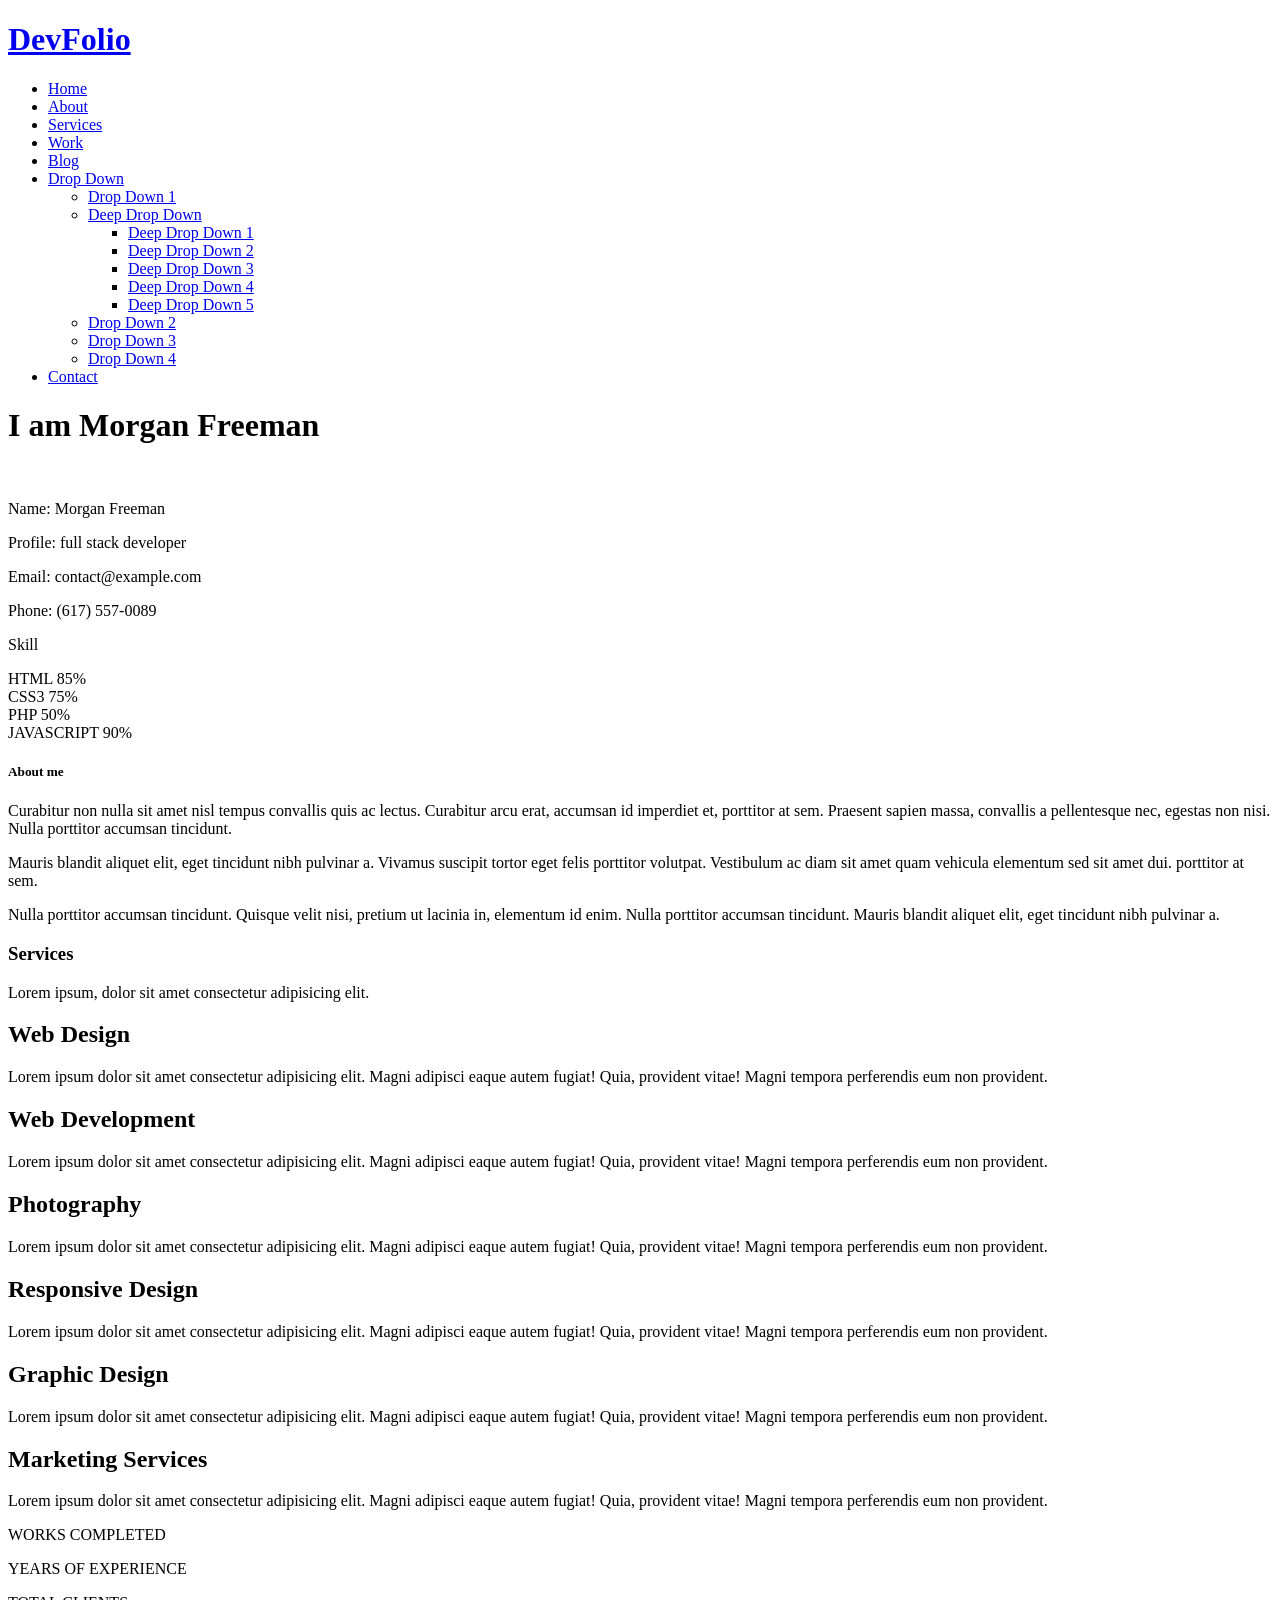
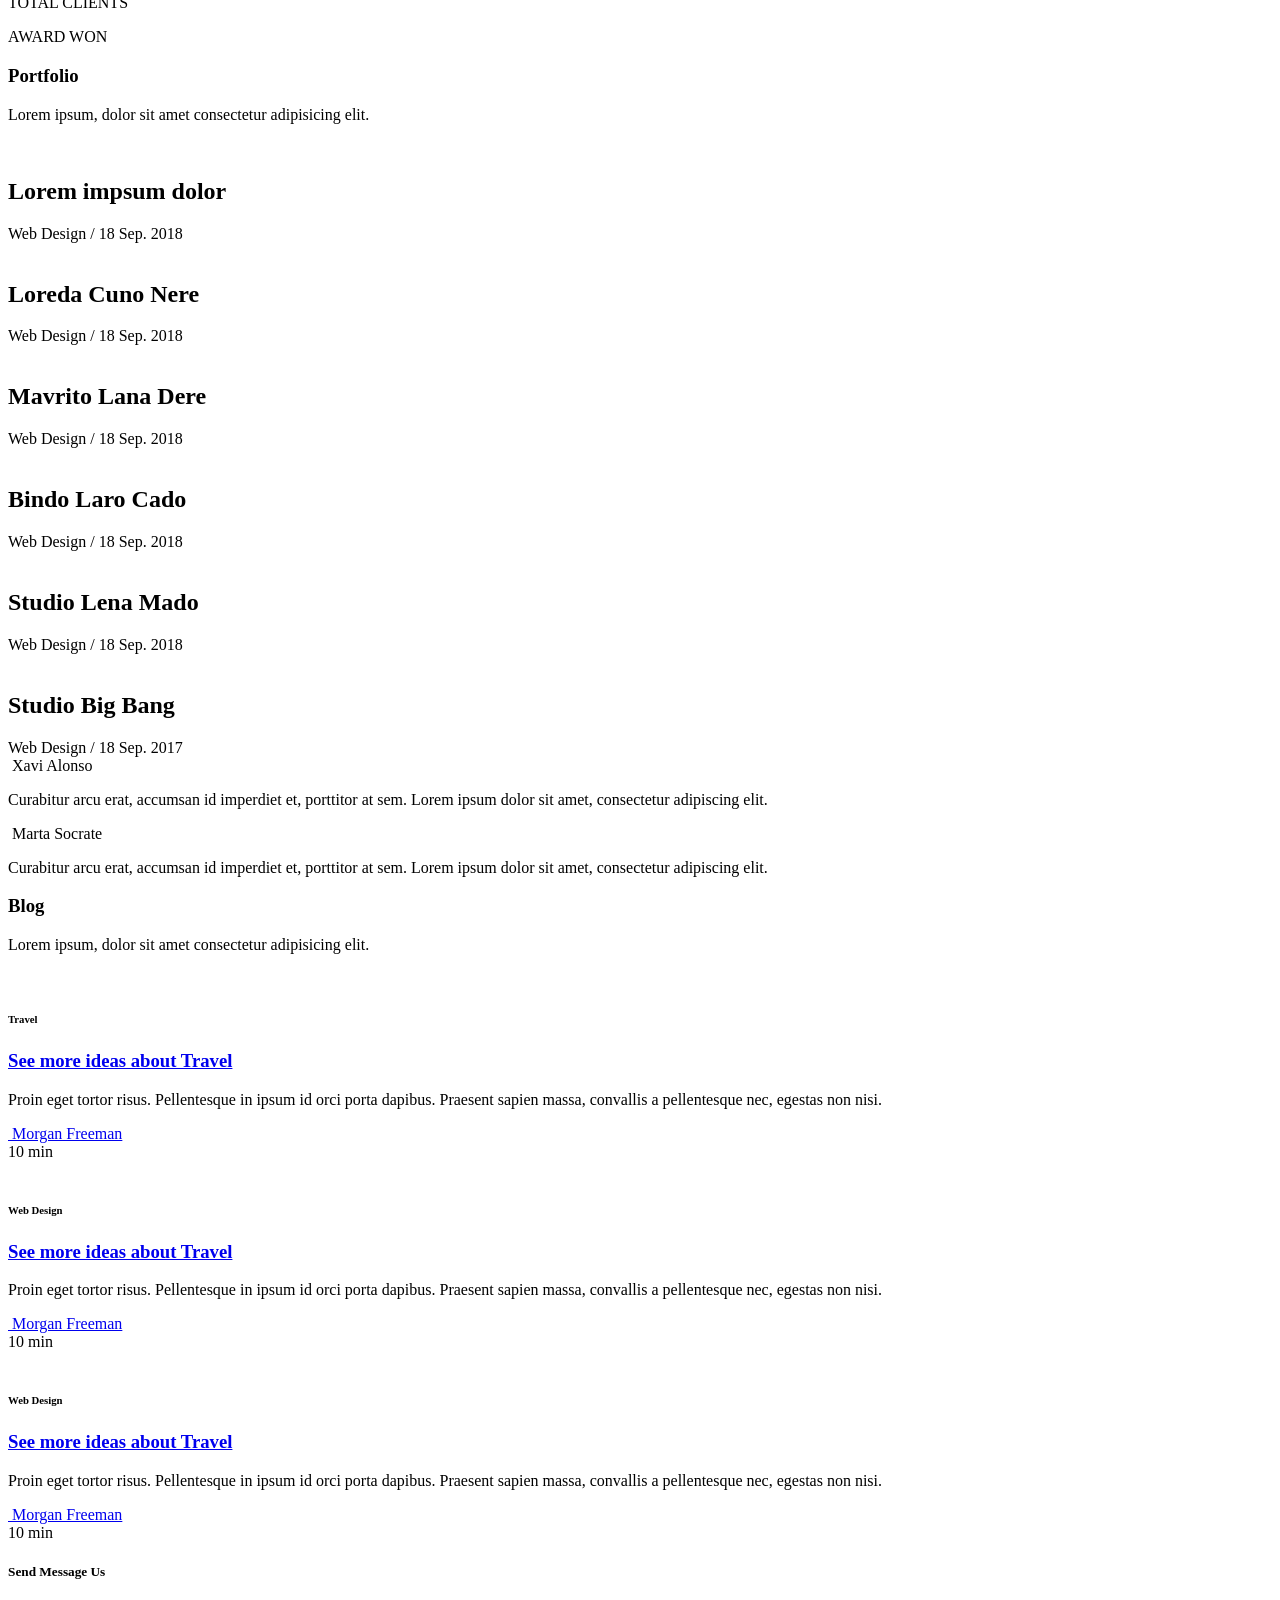
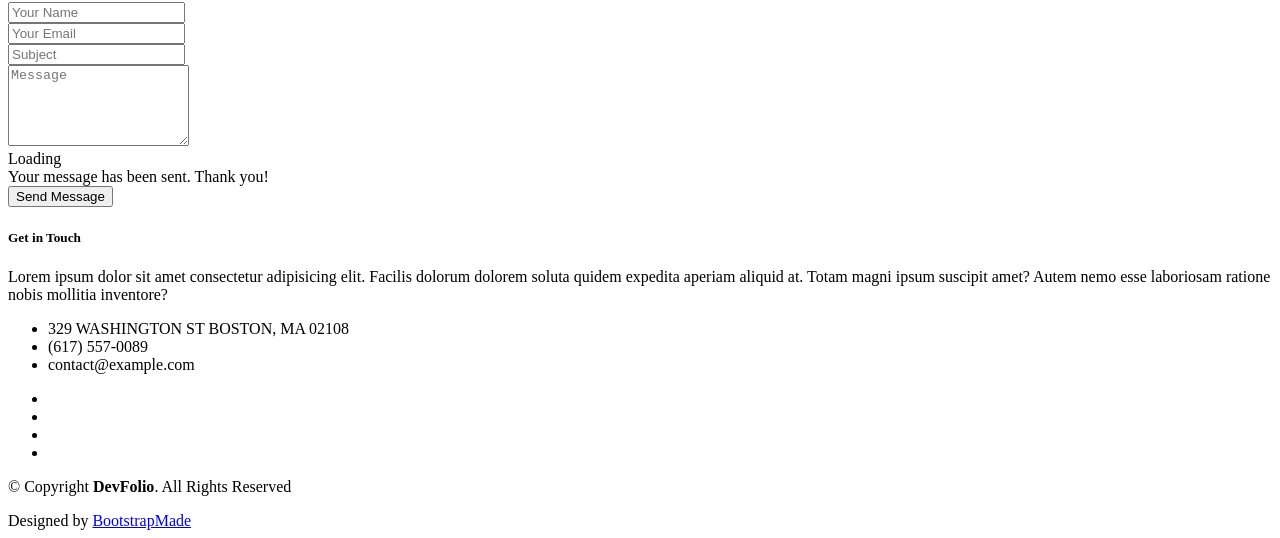
==== index.html @ 6bbad6c4 "Init set up" ====
<!DOCTYPE html>
<html lang="en">

<head>
  <meta charset="utf-8">
  <meta content="width=device-width, initial-scale=1.0" name="viewport">

  <title>DevFolio Bootstrap Portfolio Template - Index</title>
  <meta content="" name="description">
  <meta content="" name="keywords">

  <!-- Favicons -->
  <link href="assets/img/favicon.png" rel="icon">
  <link href="assets/img/apple-touch-icon.png" rel="apple-touch-icon">

  <!-- Vendor CSS Files -->
  <link href="assets/vendor/bootstrap/css/bootstrap.min.css" rel="stylesheet">
  <link href="assets/vendor/bootstrap-icons/bootstrap-icons.css" rel="stylesheet">
  <link href="assets/vendor/glightbox/css/glightbox.min.css" rel="stylesheet">
  <link href="assets/vendor/swiper/swiper-bundle.min.css" rel="stylesheet">

  <!-- Template Main CSS File -->
  <link href="assets/css/style.css" rel="stylesheet">

  <!-- =======================================================
  * Template Name: DevFolio - v4.10.0
  * Template URL: https://bootstrapmade.com/devfolio-bootstrap-portfolio-html-template/
  * Author: BootstrapMade.com
  * License: https://bootstrapmade.com/license/
  ======================================================== -->
</head>

<body>

  <!-- ======= Header ======= -->
  <header id="header" class="fixed-top">
    <div class="container d-flex align-items-center justify-content-between">

      <h1 class="logo"><a href="index.html">DevFolio</a></h1>
      <!-- Uncomment below if you prefer to use an image logo -->
      <!-- <a href="index.html" class="logo"><img src="assets/img/logo.png" alt="" class="img-fluid"></a>-->

      <nav id="navbar" class="navbar">
        <ul>
          <li><a class="nav-link scrollto active" href="#hero">Home</a></li>
          <li><a class="nav-link scrollto" href="#about">About</a></li>
          <li><a class="nav-link scrollto" href="#services">Services</a></li>
          <li><a class="nav-link scrollto " href="#work">Work</a></li>
          <li><a class="nav-link scrollto " href="#blog">Blog</a></li>
          <li class="dropdown"><a href="#"><span>Drop Down</span> <i class="bi bi-chevron-down"></i></a>
            <ul>
              <li><a href="#">Drop Down 1</a></li>
              <li class="dropdown"><a href="#"><span>Deep Drop Down</span> <i class="bi bi-chevron-right"></i></a>
                <ul>
                  <li><a href="#">Deep Drop Down 1</a></li>
                  <li><a href="#">Deep Drop Down 2</a></li>
                  <li><a href="#">Deep Drop Down 3</a></li>
                  <li><a href="#">Deep Drop Down 4</a></li>
                  <li><a href="#">Deep Drop Down 5</a></li>
                </ul>
              </li>
              <li><a href="#">Drop Down 2</a></li>
              <li><a href="#">Drop Down 3</a></li>
              <li><a href="#">Drop Down 4</a></li>
            </ul>
          </li>
          <li><a class="nav-link scrollto" href="#contact">Contact</a></li>
        </ul>
        <i class="bi bi-list mobile-nav-toggle"></i>
      </nav><!-- .navbar -->

    </div>
  </header><!-- End Header -->

  <!-- ======= Hero Section ======= -->
  <div id="hero" class="hero route bg-image" style="background-image: url(assets/img/hero-bg.jpg)">
    <div class="overlay-itro"></div>
    <div class="hero-content display-table">
      <div class="table-cell">
        <div class="container">
          <!--<p class="display-6 color-d">Hello, world!</p>-->
          <h1 class="hero-title mb-4">I am Morgan Freeman</h1>
          <p class="hero-subtitle"><span class="typed" data-typed-items="Designer, Developer, Freelancer, Photographer"></span></p>
          <!-- <p class="pt-3"><a class="btn btn-primary btn js-scroll px-4" href="#about" role="button">Learn More</a></p> -->
        </div>
      </div>
    </div>
  </div><!-- End Hero Section -->

  <main id="main">

    <!-- ======= About Section ======= -->
    <section id="about" class="about-mf sect-pt4 route">
      <div class="container">
        <div class="row">
          <div class="col-sm-12">
            <div class="box-shadow-full">
              <div class="row">
                <div class="col-md-6">
                  <div class="row">
                    <div class="col-sm-6 col-md-5">
                      <div class="about-img">
                        <img src="assets/img/testimonial-2.jpg" class="img-fluid rounded b-shadow-a" alt="">
                      </div>
                    </div>
                    <div class="col-sm-6 col-md-7">
                      <div class="about-info">
                        <p><span class="title-s">Name: </span> <span>Morgan Freeman</span></p>
                        <p><span class="title-s">Profile: </span> <span>full stack developer</span></p>
                        <p><span class="title-s">Email: </span> <span>contact@example.com</span></p>
                        <p><span class="title-s">Phone: </span> <span>(617) 557-0089</span></p>
                      </div>
                    </div>
                  </div>
                  <div class="skill-mf">
                    <p class="title-s">Skill</p>
                    <span>HTML</span> <span class="pull-right">85%</span>
                    <div class="progress">
                      <div class="progress-bar" role="progressbar" style="width: 85%;" aria-valuenow="85" aria-valuemin="0" aria-valuemax="100"></div>
                    </div>
                    <span>CSS3</span> <span class="pull-right">75%</span>
                    <div class="progress">
                      <div class="progress-bar" role="progressbar" style="width: 75%" aria-valuenow="75" aria-valuemin="0" aria-valuemax="100"></div>
                    </div>
                    <span>PHP</span> <span class="pull-right">50%</span>
                    <div class="progress">
                      <div class="progress-bar" role="progressbar" style="width: 50%" aria-valuenow="50" aria-valuemin="0" aria-valuemax="100"></div>
                    </div>
                    <span>JAVASCRIPT</span> <span class="pull-right">90%</span>
                    <div class="progress">
                      <div class="progress-bar" role="progressbar" style="width: 90%" aria-valuenow="90" aria-valuemin="0" aria-valuemax="100"></div>
                    </div>
                  </div>
                </div>
                <div class="col-md-6">
                  <div class="about-me pt-4 pt-md-0">
                    <div class="title-box-2">
                      <h5 class="title-left">
                        About me
                      </h5>
                    </div>
                    <p class="lead">
                      Curabitur non nulla sit amet nisl tempus convallis quis ac lectus. Curabitur arcu erat, accumsan id
                      imperdiet et, porttitor
                      at sem. Praesent sapien massa, convallis a pellentesque nec, egestas non nisi. Nulla
                      porttitor accumsan tincidunt.
                    </p>
                    <p class="lead">
                      Mauris blandit aliquet elit, eget tincidunt nibh pulvinar a. Vivamus suscipit tortor eget felis
                      porttitor volutpat. Vestibulum
                      ac diam sit amet quam vehicula elementum sed sit amet dui. porttitor at sem.
                    </p>
                    <p class="lead">
                      Nulla porttitor accumsan tincidunt. Quisque velit nisi, pretium ut lacinia in, elementum id enim.
                      Nulla porttitor accumsan
                      tincidunt. Mauris blandit aliquet elit, eget tincidunt nibh pulvinar a.
                    </p>
                  </div>
                </div>
              </div>
            </div>
          </div>
        </div>
      </div>
    </section><!-- End About Section -->

    <!-- ======= Services Section ======= -->
    <section id="services" class="services-mf pt-5 route">
      <div class="container">
        <div class="row">
          <div class="col-sm-12">
            <div class="title-box text-center">
              <h3 class="title-a">
                Services
              </h3>
              <p class="subtitle-a">
                Lorem ipsum, dolor sit amet consectetur adipisicing elit.
              </p>
              <div class="line-mf"></div>
            </div>
          </div>
        </div>
        <div class="row">
          <div class="col-md-4">
            <div class="service-box">
              <div class="service-ico">
                <span class="ico-circle"><i class="bi bi-briefcase"></i></span>
              </div>
              <div class="service-content">
                <h2 class="s-title">Web Design</h2>
                <p class="s-description text-center">
                  Lorem ipsum dolor sit amet consectetur adipisicing elit. Magni adipisci eaque autem fugiat! Quia,
                  provident vitae! Magni
                  tempora perferendis eum non provident.
                </p>
              </div>
            </div>
          </div>
          <div class="col-md-4">
            <div class="service-box">
              <div class="service-ico">
                <span class="ico-circle"><i class="bi bi-card-checklist"></i></span>
              </div>
              <div class="service-content">
                <h2 class="s-title">Web Development</h2>
                <p class="s-description text-center">
                  Lorem ipsum dolor sit amet consectetur adipisicing elit. Magni adipisci eaque autem fugiat! Quia,
                  provident vitae! Magni
                  tempora perferendis eum non provident.
                </p>
              </div>
            </div>
          </div>
          <div class="col-md-4">
            <div class="service-box">
              <div class="service-ico">
                <span class="ico-circle"><i class="bi bi-bar-chart"></i></span>
              </div>
              <div class="service-content">
                <h2 class="s-title">Photography</h2>
                <p class="s-description text-center">
                  Lorem ipsum dolor sit amet consectetur adipisicing elit. Magni adipisci eaque autem fugiat! Quia,
                  provident vitae! Magni
                  tempora perferendis eum non provident.
                </p>
              </div>
            </div>
          </div>
          <div class="col-md-4">
            <div class="service-box">
              <div class="service-ico">
                <span class="ico-circle"><i class="bi bi-binoculars"></i></span>
              </div>
              <div class="service-content">
                <h2 class="s-title">Responsive Design</h2>
                <p class="s-description text-center">
                  Lorem ipsum dolor sit amet consectetur adipisicing elit. Magni adipisci eaque autem fugiat! Quia,
                  provident vitae! Magni
                  tempora perferendis eum non provident.
                </p>
              </div>
            </div>
          </div>
          <div class="col-md-4">
            <div class="service-box">
              <div class="service-ico">
                <span class="ico-circle"><i class="bi bi-brightness-high"></i></span>
              </div>
              <div class="service-content">
                <h2 class="s-title">Graphic Design</h2>
                <p class="s-description text-center">
                  Lorem ipsum dolor sit amet consectetur adipisicing elit. Magni adipisci eaque autem fugiat! Quia,
                  provident vitae! Magni
                  tempora perferendis eum non provident.
                </p>
              </div>
            </div>
          </div>
          <div class="col-md-4">
            <div class="service-box">
              <div class="service-ico">
                <span class="ico-circle"><i class="bi bi-calendar4-week"></i></span>
              </div>
              <div class="service-content">
                <h2 class="s-title">Marketing Services</h2>
                <p class="s-description text-center">
                  Lorem ipsum dolor sit amet consectetur adipisicing elit. Magni adipisci eaque autem fugiat! Quia,
                  provident vitae! Magni
                  tempora perferendis eum non provident.
                </p>
              </div>
            </div>
          </div>
        </div>
      </div>
    </section><!-- End Services Section -->

    <!-- ======= Counter Section ======= -->
    <div class="section-counter paralax-mf bg-image" style="background-image: url(assets/img/counters-bg.jpg)">
      <div class="overlay-mf"></div>
      <div class="container position-relative">
        <div class="row">
          <div class="col-sm-3 col-lg-3">
            <div class="counter-box counter-box pt-4 pt-md-0">
              <div class="counter-ico">
                <span class="ico-circle"><i class="bi bi-check"></i></span>
              </div>
              <div class="counter-num">
                <p data-purecounter-start="0" data-purecounter-end="450" data-purecounter-duration="1" class="counter purecounter"></p>
                <span class="counter-text">WORKS COMPLETED</span>
              </div>
            </div>
          </div>
          <div class="col-sm-3 col-lg-3">
            <div class="counter-box pt-4 pt-md-0">
              <div class="counter-ico">
                <span class="ico-circle"><i class="bi bi-journal-richtext"></i></span>
              </div>
              <div class="counter-num">
                <p data-purecounter-start="0" data-purecounter-end="25" data-purecounter-duration="1" class="counter purecounter"></p>
                <span class="counter-text">YEARS OF EXPERIENCE</span>
              </div>
            </div>
          </div>
          <div class="col-sm-3 col-lg-3">
            <div class="counter-box pt-4 pt-md-0">
              <div class="counter-ico">
                <span class="ico-circle"><i class="bi bi-people"></i></span>
              </div>
              <div class="counter-num">
                <p data-purecounter-start="0" data-purecounter-end="550" data-purecounter-duration="1" class="counter purecounter"></p>
                <span class="counter-text">TOTAL CLIENTS</span>
              </div>
            </div>
          </div>
          <div class="col-sm-3 col-lg-3">
            <div class="counter-box pt-4 pt-md-0">
              <div class="counter-ico">
                <span class="ico-circle"><i class="bi bi-award"></i></span>
              </div>
              <div class="counter-num">
                <p data-purecounter-start="0" data-purecounter-end="48" data-purecounter-duration="1" class="counter purecounter"></p>
                <span class="counter-text">AWARD WON</span>
              </div>
            </div>
          </div>
        </div>
      </div>
    </div><!-- End Counter Section -->

    <!-- ======= Portfolio Section ======= -->
    <section id="work" class="portfolio-mf sect-pt4 route">
      <div class="container">
        <div class="row">
          <div class="col-sm-12">
            <div class="title-box text-center">
              <h3 class="title-a">
                Portfolio
              </h3>
              <p class="subtitle-a">
                Lorem ipsum, dolor sit amet consectetur adipisicing elit.
              </p>
              <div class="line-mf"></div>
            </div>
          </div>
        </div>
        <div class="row">
          <div class="col-md-4">
            <div class="work-box">
              <a href="assets/img/work-1.jpg" data-gallery="portfolioGallery" class="portfolio-lightbox">
                <div class="work-img">
                  <img src="assets/img/work-1.jpg" alt="" class="img-fluid">
                </div>
              </a>
              <div class="work-content">
                <div class="row">
                  <div class="col-sm-8">
                    <h2 class="w-title">Lorem impsum dolor</h2>
                    <div class="w-more">
                      <span class="w-ctegory">Web Design</span> / <span class="w-date">18 Sep. 2018</span>
                    </div>
                  </div>
                  <div class="col-sm-4">
                    <div class="w-like">
                      <a href="portfolio-details.html"> <span class="bi bi-plus-circle"></span></a>
                    </div>
                  </div>
                </div>
              </div>
            </div>
          </div>
          <div class="col-md-4">
            <div class="work-box">
              <a href="assets/img/work-2.jpg" data-gallery="portfolioGallery" class="portfolio-lightbox">
                <div class="work-img">
                  <img src="assets/img/work-2.jpg" alt="" class="img-fluid">
                </div>
              </a>
              <div class="work-content">
                <div class="row">
                  <div class="col-sm-8">
                    <h2 class="w-title">Loreda Cuno Nere</h2>
                    <div class="w-more">
                      <span class="w-ctegory">Web Design</span> / <span class="w-date">18 Sep. 2018</span>
                    </div>
                  </div>
                  <div class="col-sm-4">
                    <div class="w-like">
                      <a href="portfolio-details.html"> <span class="bi bi-plus-circle"></span></a>
                    </div>
                  </div>
                </div>
              </div>
            </div>
          </div>
          <div class="col-md-4">
            <div class="work-box">
              <a href="assets/img/work-3.jpg" data-gallery="portfolioGallery" class="portfolio-lightbox">
                <div class="work-img">
                  <img src="assets/img/work-3.jpg" alt="" class="img-fluid">
                </div>
              </a>
              <div class="work-content">
                <div class="row">
                  <div class="col-sm-8">
                    <h2 class="w-title">Mavrito Lana Dere</h2>
                    <div class="w-more">
                      <span class="w-ctegory">Web Design</span> / <span class="w-date">18 Sep. 2018</span>
                    </div>
                  </div>
                  <div class="col-sm-4">
                    <div class="w-like">
                      <a href="portfolio-details.html"> <span class="bi bi-plus-circle"></span></a>
                    </div>
                  </div>
                </div>
              </div>
            </div>
          </div>
          <div class="col-md-4">
            <div class="work-box">
              <a href="assets/img/work-4.jpg" data-gallery="portfolioGallery" class="portfolio-lightbox">
                <div class="work-img">
                  <img src="assets/img/work-4.jpg" alt="" class="img-fluid">
                </div>
              </a>
              <div class="work-content">
                <div class="row">
                  <div class="col-sm-8">
                    <h2 class="w-title">Bindo Laro Cado</h2>
                    <div class="w-more">
                      <span class="w-ctegory">Web Design</span> / <span class="w-date">18 Sep. 2018</span>
                    </div>
                  </div>
                  <div class="col-sm-4">
                    <div class="w-like">
                      <a href="portfolio-details.html"> <span class="bi bi-plus-circle"></span></a>
                    </div>
                  </div>
                </div>
              </div>
            </div>
          </div>
          <div class="col-md-4">
            <div class="work-box">
              <a href="assets/img/work-5.jpg" data-gallery="portfolioGallery" class="portfolio-lightbox">
                <div class="work-img">
                  <img src="assets/img/work-5.jpg" alt="" class="img-fluid">
                </div>
              </a>
              <div class="work-content">
                <div class="row">
                  <div class="col-sm-8">
                    <h2 class="w-title">Studio Lena Mado</h2>
                    <div class="w-more">
                      <span class="w-ctegory">Web Design</span> / <span class="w-date">18 Sep. 2018</span>
                    </div>
                  </div>
                  <div class="col-sm-4">
                    <div class="w-like">
                      <a href="portfolio-details.html"> <span class="bi bi-plus-circle"></span></a>
                    </div>
                  </div>
                </div>
              </div>
            </div>
          </div>
          <div class="col-md-4">
            <div class="work-box">
              <a href="assets/img/work-6.jpg" data-gallery="portfolioGallery" class="portfolio-lightbox">
                <div class="work-img">
                  <img src="assets/img/work-6.jpg" alt="" class="img-fluid">
                </div>
              </a>
              <div class="work-content">
                <div class="row">
                  <div class="col-sm-8">
                    <h2 class="w-title">Studio Big Bang</h2>
                    <div class="w-more">
                      <span class="w-ctegory">Web Design</span> / <span class="w-date">18 Sep. 2017</span>
                    </div>
                  </div>
                  <div class="col-sm-4">
                    <div class="w-like">
                      <a href="portfolio-details.html"> <span class="bi bi-plus-circle"></span></a>
                    </div>
                  </div>
                </div>
              </div>
            </div>
          </div>

        </div>
      </div>
    </section><!-- End Portfolio Section -->

    <!-- ======= Testimonials Section ======= -->
    <div class="testimonials paralax-mf bg-image" style="background-image: url(assets/img/overlay-bg.jpg)">
      <div class="overlay-mf"></div>
      <div class="container">
        <div class="row">
          <div class="col-md-12">

            <div class="testimonials-slider swiper" data-aos="fade-up" data-aos-delay="100">
              <div class="swiper-wrapper">

                <div class="swiper-slide">
                  <div class="testimonial-box">
                    <div class="author-test">
                      <img src="assets/img/testimonial-2.jpg" alt="" class="rounded-circle b-shadow-a">
                      <span class="author">Xavi Alonso</span>
                    </div>
                    <div class="content-test">
                      <p class="description lead">
                        Curabitur arcu erat, accumsan id imperdiet et, porttitor at sem. Lorem ipsum dolor sit amet,
                        consectetur adipiscing elit.
                      </p>
                    </div>
                  </div>
                </div><!-- End testimonial item -->

                <div class="swiper-slide">
                  <div class="testimonial-box">
                    <div class="author-test">
                      <img src="assets/img/testimonial-4.jpg" alt="" class="rounded-circle b-shadow-a">
                      <span class="author">Marta Socrate</span>
                    </div>
                    <div class="content-test">
                      <p class="description lead">
                        Curabitur arcu erat, accumsan id imperdiet et, porttitor at sem. Lorem ipsum dolor sit amet,
                        consectetur adipiscing elit.
                      </p>
                    </div>
                  </div>
                </div><!-- End testimonial item -->
              </div>
              <div class="swiper-pagination"></div>
            </div>

            <!-- <div id="testimonial-mf" class="owl-carousel owl-theme">
          
        </div> -->
          </div>
        </div>
      </div>
    </div><!-- End Testimonials Section -->

    <!-- ======= Blog Section ======= -->
    <section id="blog" class="blog-mf sect-pt4 route">
      <div class="container">
        <div class="row">
          <div class="col-sm-12">
            <div class="title-box text-center">
              <h3 class="title-a">
                Blog
              </h3>
              <p class="subtitle-a">
                Lorem ipsum, dolor sit amet consectetur adipisicing elit.
              </p>
              <div class="line-mf"></div>
            </div>
          </div>
        </div>
        <div class="row">
          <div class="col-md-4">
            <div class="card card-blog">
              <div class="card-img">
                <a href="blog-single.html"><img src="assets/img/post-1.jpg" alt="" class="img-fluid"></a>
              </div>
              <div class="card-body">
                <div class="card-category-box">
                  <div class="card-category">
                    <h6 class="category">Travel</h6>
                  </div>
                </div>
                <h3 class="card-title"><a href="blog-single.html">See more ideas about Travel</a></h3>
                <p class="card-description">
                  Proin eget tortor risus. Pellentesque in ipsum id orci porta dapibus. Praesent sapien massa, convallis
                  a pellentesque nec,
                  egestas non nisi.
                </p>
              </div>
              <div class="card-footer">
                <div class="post-author">
                  <a href="#">
                    <img src="assets/img/testimonial-2.jpg" alt="" class="avatar rounded-circle">
                    <span class="author">Morgan Freeman</span>
                  </a>
                </div>
                <div class="post-date">
                  <span class="bi bi-clock"></span> 10 min
                </div>
              </div>
            </div>
          </div>
          <div class="col-md-4">
            <div class="card card-blog">
              <div class="card-img">
                <a href="blog-single.html"><img src="assets/img/post-2.jpg" alt="" class="img-fluid"></a>
              </div>
              <div class="card-body">
                <div class="card-category-box">
                  <div class="card-category">
                    <h6 class="category">Web Design</h6>
                  </div>
                </div>
                <h3 class="card-title"><a href="blog-single.html">See more ideas about Travel</a></h3>
                <p class="card-description">
                  Proin eget tortor risus. Pellentesque in ipsum id orci porta dapibus. Praesent sapien massa, convallis
                  a pellentesque nec,
                  egestas non nisi.
                </p>
              </div>
              <div class="card-footer">
                <div class="post-author">
                  <a href="#">
                    <img src="assets/img/testimonial-2.jpg" alt="" class="avatar rounded-circle">
                    <span class="author">Morgan Freeman</span>
                  </a>
                </div>
                <div class="post-date">
                  <span class="bi bi-clock"></span> 10 min
                </div>
              </div>
            </div>
          </div>
          <div class="col-md-4">
            <div class="card card-blog">
              <div class="card-img">
                <a href="blog-single.html"><img src="assets/img/post-3.jpg" alt="" class="img-fluid"></a>
              </div>
              <div class="card-body">
                <div class="card-category-box">
                  <div class="card-category">
                    <h6 class="category">Web Design</h6>
                  </div>
                </div>
                <h3 class="card-title"><a href="blog-single.html">See more ideas about Travel</a></h3>
                <p class="card-description">
                  Proin eget tortor risus. Pellentesque in ipsum id orci porta dapibus. Praesent sapien massa, convallis
                  a pellentesque nec,
                  egestas non nisi.
                </p>
              </div>
              <div class="card-footer">
                <div class="post-author">
                  <a href="#">
                    <img src="assets/img/testimonial-2.jpg" alt="" class="avatar rounded-circle">
                    <span class="author">Morgan Freeman</span>
                  </a>
                </div>
                <div class="post-date">
                  <span class="bi bi-clock"></span> 10 min
                </div>
              </div>
            </div>
          </div>
        </div>
      </div>
    </section><!-- End Blog Section -->

    <!-- ======= Contact Section ======= -->
    <section id="contact" class="paralax-mf footer-paralax bg-image sect-mt4 route" style="background-image: url(assets/img/overlay-bg.jpg)">
      <div class="overlay-mf"></div>
      <div class="container">
        <div class="row">
          <div class="col-sm-12">
            <div class="contact-mf">
              <div id="contact" class="box-shadow-full">
                <div class="row">
                  <div class="col-md-6">
                    <div class="title-box-2">
                      <h5 class="title-left">
                        Send Message Us
                      </h5>
                    </div>
                    <div>
                      <form action="forms/contact.php" method="post" role="form" class="php-email-form">
                        <div class="row">
                          <div class="col-md-12 mb-3">
                            <div class="form-group">
                              <input type="text" name="name" class="form-control" id="name" placeholder="Your Name" required>
                            </div>
                          </div>
                          <div class="col-md-12 mb-3">
                            <div class="form-group">
                              <input type="email" class="form-control" name="email" id="email" placeholder="Your Email" required>
                            </div>
                          </div>
                          <div class="col-md-12 mb-3">
                            <div class="form-group">
                              <input type="text" class="form-control" name="subject" id="subject" placeholder="Subject" required>
                            </div>
                          </div>
                          <div class="col-md-12">
                            <div class="form-group">
                              <textarea class="form-control" name="message" rows="5" placeholder="Message" required></textarea>
                            </div>
                          </div>
                          <div class="col-md-12 text-center my-3">
                            <div class="loading">Loading</div>
                            <div class="error-message"></div>
                            <div class="sent-message">Your message has been sent. Thank you!</div>
                          </div>
                          <div class="col-md-12 text-center">
                            <button type="submit" class="button button-a button-big button-rouded">Send Message</button>
                          </div>
                        </div>
                      </form>
                    </div>
                  </div>
                  <div class="col-md-6">
                    <div class="title-box-2 pt-4 pt-md-0">
                      <h5 class="title-left">
                        Get in Touch
                      </h5>
                    </div>
                    <div class="more-info">
                      <p class="lead">
                        Lorem ipsum dolor sit amet consectetur adipisicing elit. Facilis dolorum dolorem soluta quidem
                        expedita aperiam aliquid at.
                        Totam magni ipsum suscipit amet? Autem nemo esse laboriosam ratione nobis
                        mollitia inventore?
                      </p>
                      <ul class="list-ico">
                        <li><span class="bi bi-geo-alt"></span> 329 WASHINGTON ST BOSTON, MA 02108</li>
                        <li><span class="bi bi-phone"></span> (617) 557-0089</li>
                        <li><span class="bi bi-envelope"></span> contact@example.com</li>
                      </ul>
                    </div>
                    <div class="socials">
                      <ul>
                        <li><a href=""><span class="ico-circle"><i class="bi bi-facebook"></i></span></a></li>
                        <li><a href=""><span class="ico-circle"><i class="bi bi-instagram"></i></span></a></li>
                        <li><a href=""><span class="ico-circle"><i class="bi bi-twitter"></i></span></a></li>
                        <li><a href=""><span class="ico-circle"><i class="bi bi-linkedin"></i></span></a></li>
                      </ul>
                    </div>
                  </div>
                </div>
              </div>
            </div>
          </div>
        </div>
      </div>
    </section><!-- End Contact Section -->

  </main><!-- End #main -->

  <!-- ======= Footer ======= -->
  <footer>
    <div class="container">
      <div class="row">
        <div class="col-sm-12">
          <div class="copyright-box">
            <p class="copyright">&copy; Copyright <strong>DevFolio</strong>. All Rights Reserved</p>
            <div class="credits">
              <!--
              All the links in the footer should remain intact.
              You can delete the links only if you purchased the pro version.
              Licensing information: https://bootstrapmade.com/license/
              Purchase the pro version with working PHP/AJAX contact form: https://bootstrapmade.com/buy/?theme=DevFolio
            -->
              Designed by <a href="https://bootstrapmade.com/">BootstrapMade</a>
            </div>
          </div>
        </div>
      </div>
    </div>
  </footer><!-- End  Footer -->

  <div id="preloader"></div>
  <a href="#" class="back-to-top d-flex align-items-center justify-content-center"><i class="bi bi-arrow-up-short"></i></a>

  <!-- Vendor JS Files -->
  <script src="assets/vendor/purecounter/purecounter_vanilla.js"></script>
  <script src="assets/vendor/bootstrap/js/bootstrap.bundle.min.js"></script>
  <script src="assets/vendor/glightbox/js/glightbox.min.js"></script>
  <script src="assets/vendor/swiper/swiper-bundle.min.js"></script>
  <script src="assets/vendor/typed.js/typed.min.js"></script>
  <script src="assets/vendor/php-email-form/validate.js"></script>

  <!-- Template Main JS File -->
  <script src="assets/js/main.js"></script>

</body>

</html>
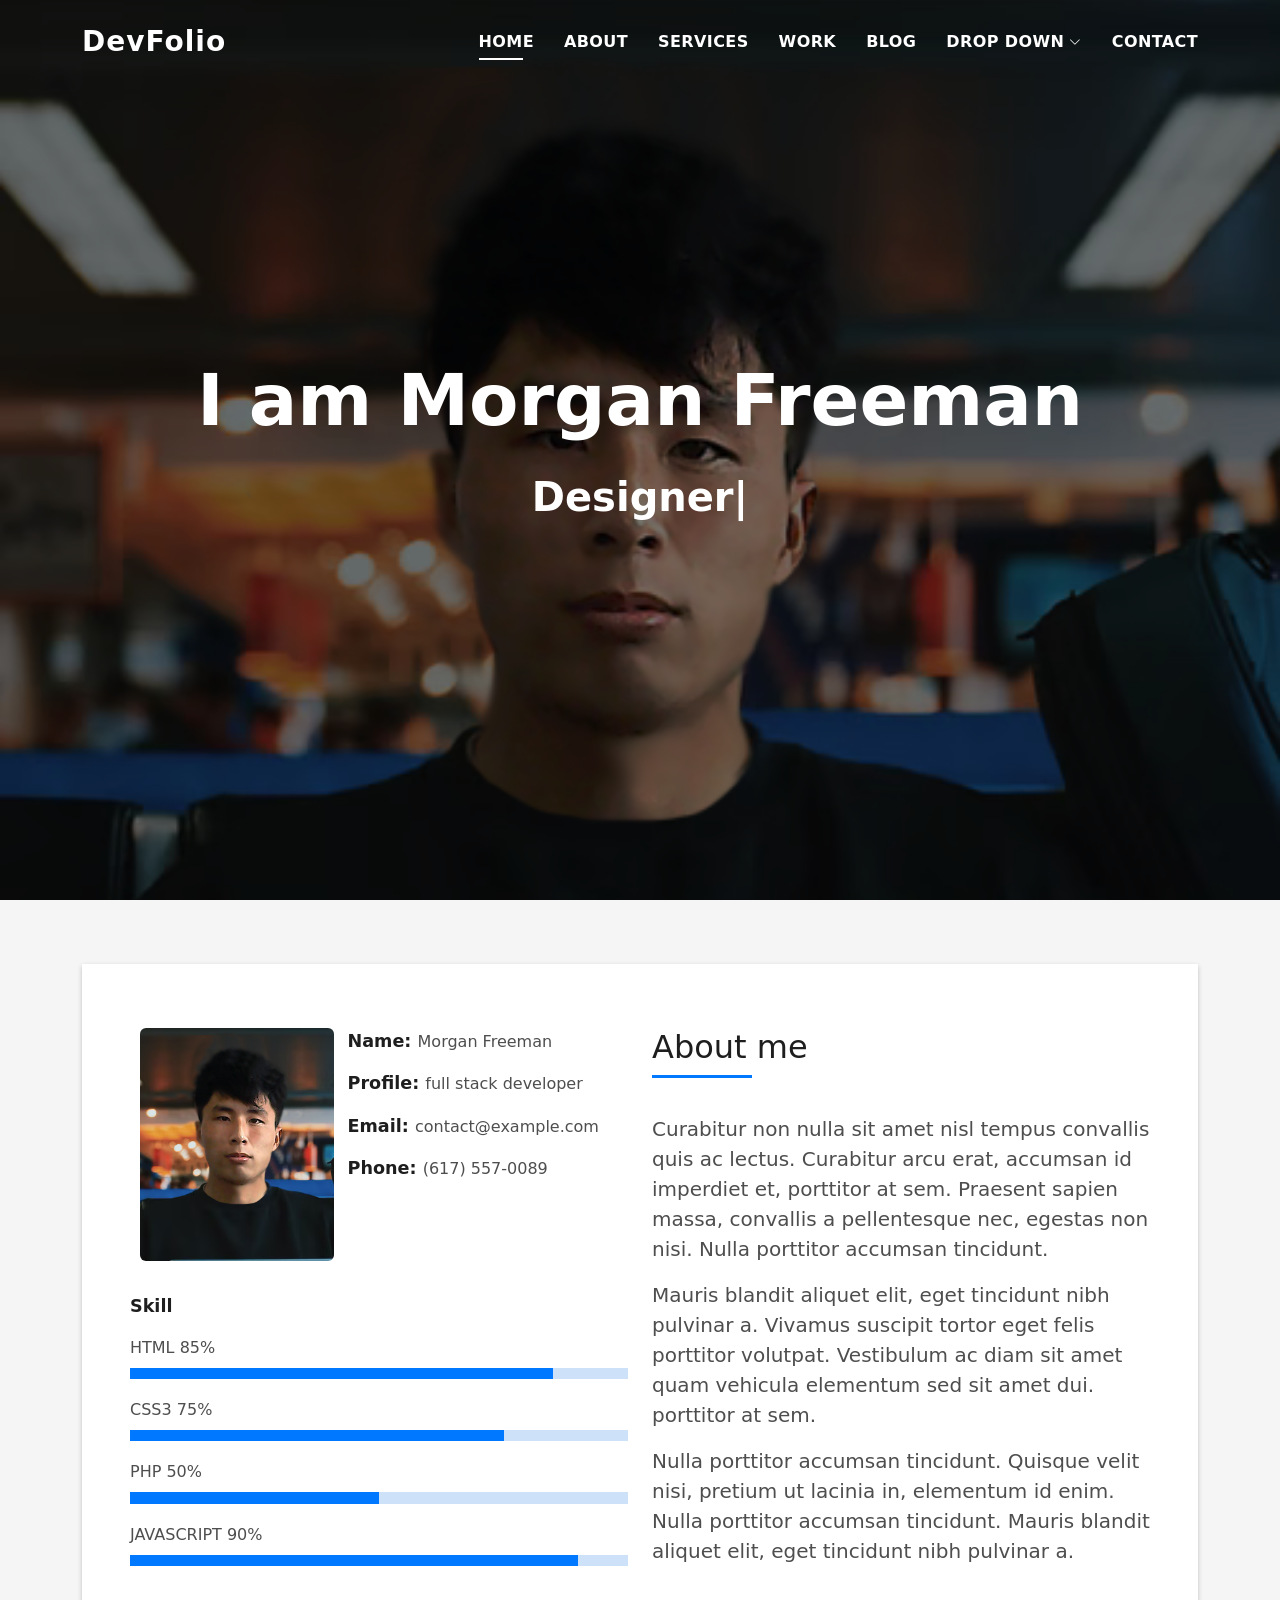
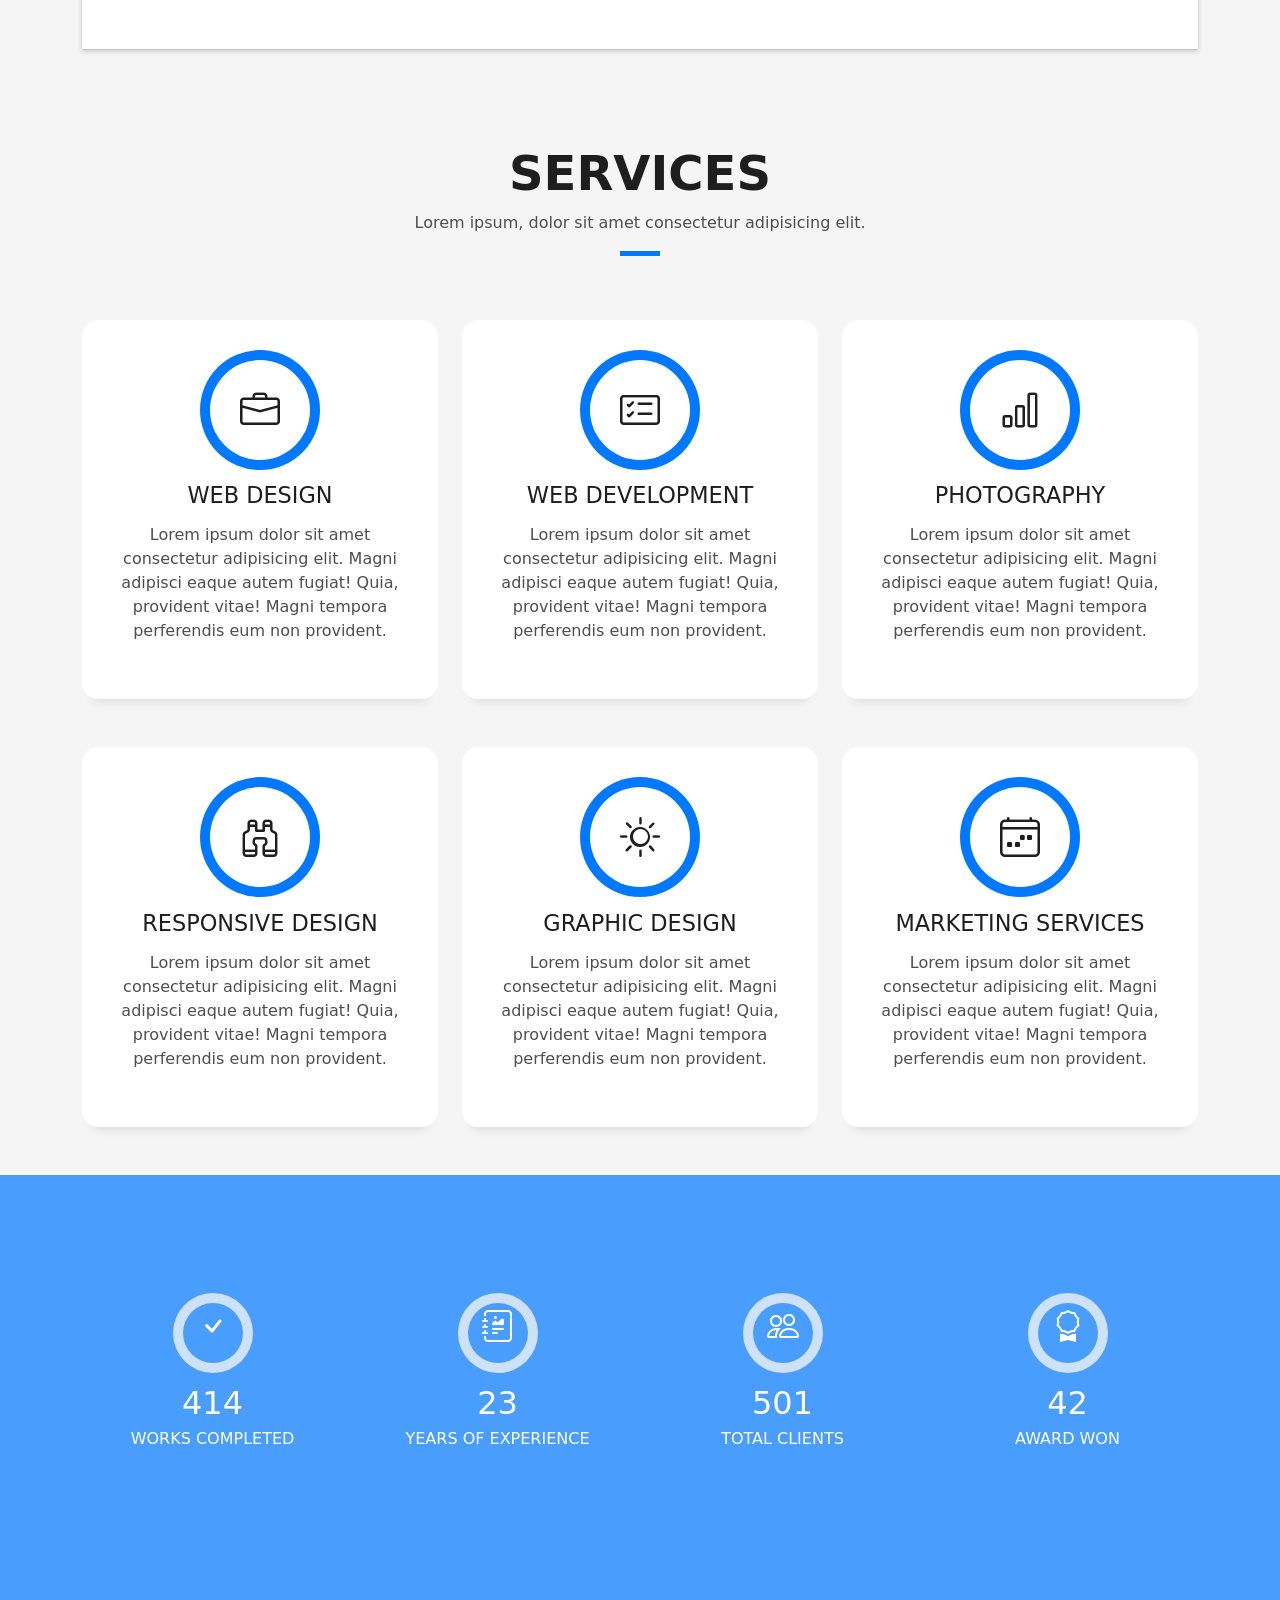
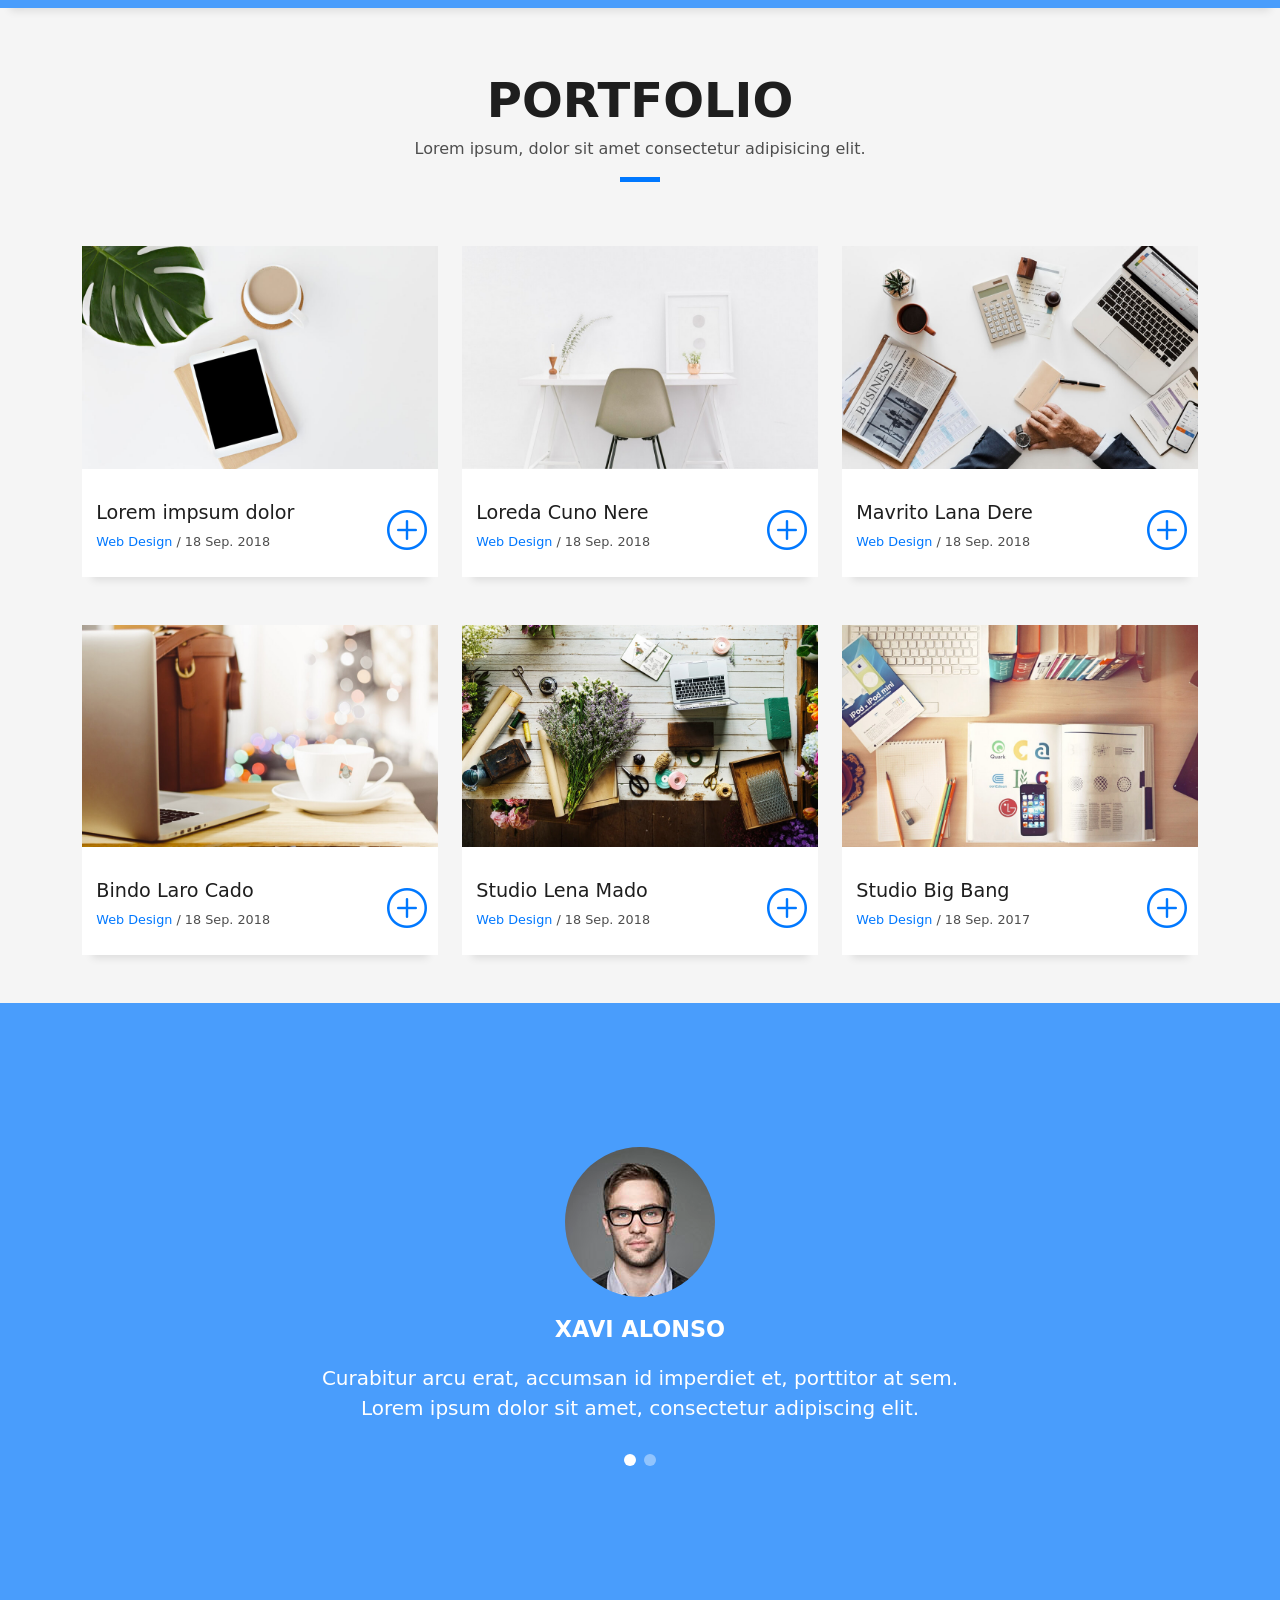
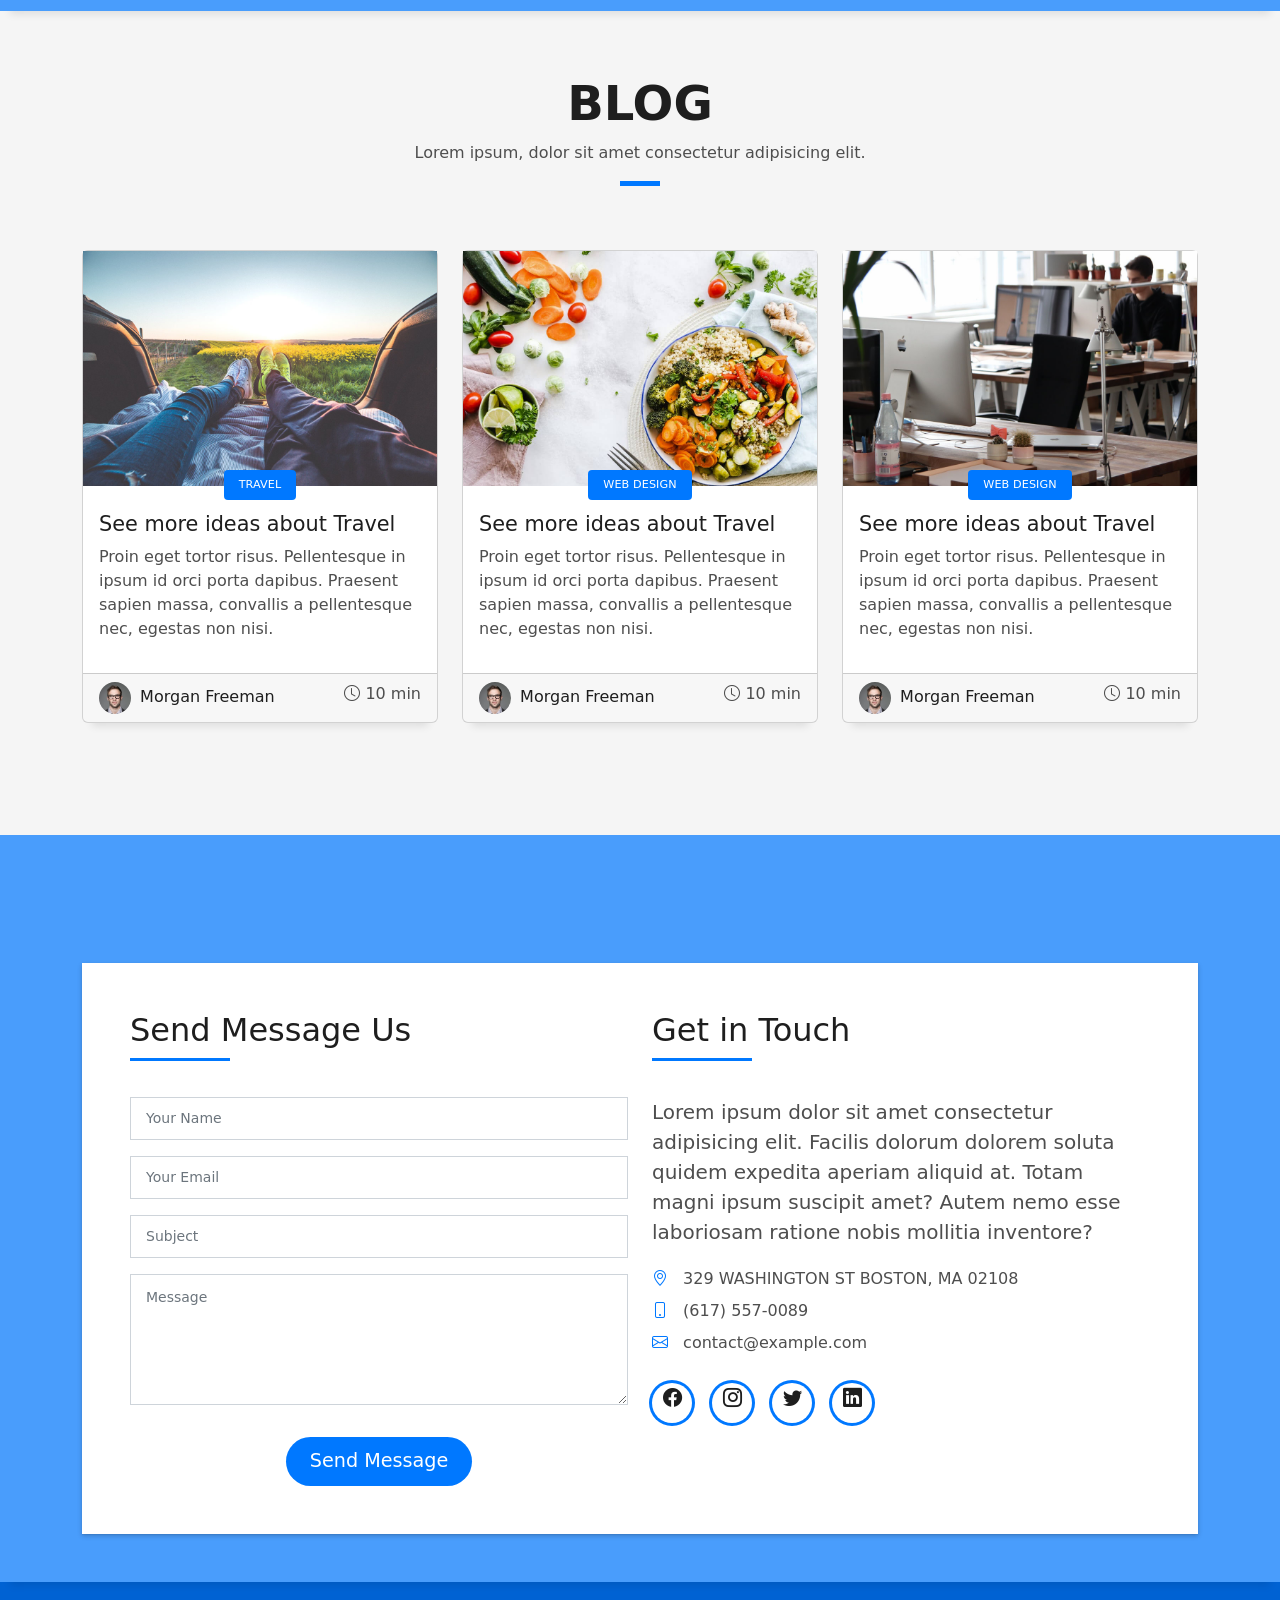
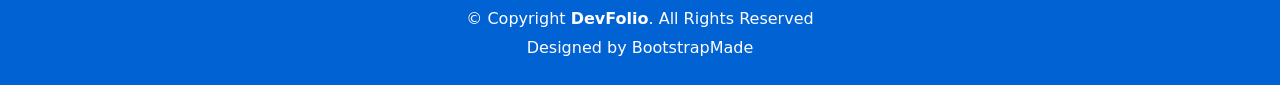
==== commit 2cf33863: "other files" ====
--- a/index.html
+++ b/index.html
@@ -100,7 +100,7 @@
                   <div class="row">
                     <div class="col-sm-6 col-md-5">
                       <div class="about-img">
-                        <img src="assets/img/testimonial-2.jpg" class="img-fluid rounded b-shadow-a" alt="">
+                        <img src="assets/img/mephoto-2.jpg" class="img-fluid rounded b-shadow-a" alt="">
                       </div>
                     </div>
                     <div class="col-sm-6 col-md-7">
--- a/assets/css/style.css
+++ b/assets/css/style.css
@@ -0,0 +1,1483 @@
+/**
+* Template Name: DevFolio - v4.10.0
+* Template URL: https://bootstrapmade.com/devfolio-bootstrap-portfolio-html-template/
+* Author: BootstrapMade.com
+* License: https://bootstrapmade.com/license/
+*/
+
+/*--------------------------------------------------------------
+# General
+--------------------------------------------------------------*/
+body {
+  background-color: #f5f5f5;
+  color: #4e4e4e;
+}
+
+h1,
+h2,
+h3,
+h4,
+h5,
+h6 {
+  color: #1e1e1e;
+}
+
+a {
+  color: #1e1e1e;
+  text-decoration: none;
+  transition: all 0.5s ease-in-out;
+}
+
+a:hover {
+  color: #0078ff;
+  text-decoration: none;
+  transition: all 0.5s ease-in-out;
+}
+
+.p-r {
+  position: relative;
+}
+
+.color-a {
+  text-decoration: none;
+  color: #0078ff;
+}
+
+.color-d {
+  color: #f5f5f5;
+}
+
+.color-text-a {
+  text-decoration: none;
+  color: #4e4e4e;
+}
+
+.box-shadow,
+.card-blog,
+.work-box,
+.service-box,
+.paralax-mf {
+  box-shadow: 0 13px 8px -10px rgba(0, 0, 0, 0.1);
+}
+
+.box-shadow-a,
+.button:hover {
+  text-decoration: none;
+  box-shadow: 0 0 0 4px #cde1f8;
+}
+
+.display-5 {
+  font-size: 2.5rem;
+  font-weight: 300;
+  line-height: 1.1;
+}
+
+.display-6 {
+  font-size: 2rem;
+  font-weight: 300;
+  line-height: 1.1;
+}
+
+.avatar {
+  width: 32px;
+  height: 32px;
+  margin-right: 4px;
+  overflow: hidden;
+}
+
+.bg-image {
+  background-repeat: no-repeat;
+  background-attachment: fixed;
+  background-size: cover;
+  background-position: center center;
+}
+
+@media (max-width: 1024px) {
+  .bg-image {
+    background-attachment: scroll;
+  }
+}
+
+.overlay-mf {
+  background-color: #0078ff;
+}
+
+.overlay-mf {
+  position: absolute;
+  top: 0;
+  left: 0px;
+  padding: 0;
+  height: 100%;
+  width: 100%;
+  opacity: 0.7;
+}
+
+.paralax-mf {
+  position: relative;
+  padding: 8rem 0;
+}
+
+.display-table {
+  width: 100%;
+  height: 100%;
+  display: table;
+}
+
+.table-cell {
+  display: table-cell;
+  vertical-align: middle;
+}
+
+/*--/ Sections /--*/
+.sect-4 {
+  padding: 4rem 0;
+}
+
+.sect-pt4 {
+  padding-top: 4rem;
+}
+
+.sect-mt4 {
+  margin-top: 4rem;
+}
+
+/*--/ Title s /--*/
+.title-s {
+  font-weight: 600;
+  color: #1e1e1e;
+  font-size: 1.1rem;
+}
+
+/*--/ Title A /--*/
+.title-box {
+  margin-bottom: 4rem;
+}
+
+.title-a {
+  text-decoration: none;
+  font-size: 3rem;
+  font-weight: bold;
+  text-transform: uppercase;
+}
+
+.subtitle-a {
+  text-decoration: none;
+  color: #4e4e4e;
+}
+
+.line-mf {
+  width: 40px;
+  height: 5px;
+  background-color: #0078ff;
+  margin: 0 auto;
+}
+
+/*--/ Title Left /--*/
+.title-box-2 {
+  margin-bottom: 3rem;
+}
+
+.title-left {
+  font-size: 2rem;
+  position: relative;
+}
+
+.title-left:before {
+  content: "";
+  position: absolute;
+  height: 3px;
+  background-color: #0078ff;
+  width: 100px;
+  bottom: -12px;
+}
+
+/*------/ Box /------*/
+.box-pl2 {
+  padding-left: 2rem;
+}
+
+.box-shadow-full {
+  padding: 3rem 1.25rem;
+  position: relative;
+  background-color: #fff;
+  margin-bottom: 3rem;
+  z-index: 2;
+  box-shadow: 0 1px 1px 0 rgba(0, 0, 0, 0.06), 0 2px 5px 0 rgba(0, 0, 0, 0.2);
+}
+
+@media (min-width: 768px) {
+  .box-shadow-full {
+    padding: 3rem;
+  }
+}
+
+/*------/ Socials /------*/
+.socials {
+  padding: 1.5rem 0;
+}
+
+.socials ul li {
+  display: inline-block;
+}
+
+.socials .ico-circle {
+  height: 40px;
+  width: 40px;
+  font-size: 1.2rem;
+  border-radius: 50%;
+  line-height: 1.6;
+  margin: 0 15px 0 0;
+  box-shadow: 0 0 0 3px #0078ff;
+  transition: all 500ms ease;
+}
+
+.socials .ico-circle:hover {
+  background-color: #0078ff;
+  color: #fff;
+  box-shadow: 0 0 0 3px #cde1f8;
+  transition: all 500ms ease;
+}
+
+/*------/ Ul resect /------*/
+.ul-resect,
+.widget-tags ul,
+.widget-sidebar .list-sidebar,
+.box-comments .list-comments,
+.blog-wrapper .post-meta ul,
+.list-ico,
+.socials ul {
+  list-style: none;
+  padding-left: 0;
+  margin-bottom: 0;
+}
+
+.list-ico {
+  line-height: 2;
+}
+
+.list-ico span {
+  color: #0078ff;
+  margin-right: 10px;
+}
+
+/*------/ Ico Circle /------*/
+.ico-circle {
+  height: 100px;
+  width: 100px;
+  font-size: 2rem;
+  border-radius: 50%;
+  line-height: 1.55;
+  margin: 0 auto;
+  text-align: center;
+  box-shadow: 0 0 0 10px #0078ff;
+  display: block;
+}
+
+/*------/ Owl Carousel /------*/
+.owl-theme .owl-dots {
+  text-align: center;
+  margin-top: 18px;
+}
+
+.owl-theme .owl-dots .owl-dot {
+  display: inline-block;
+}
+
+.owl-theme .owl-dots .owl-dot span {
+  width: 18px;
+  height: 7px;
+  margin: 5px 5px;
+  background: #cde1f8;
+  border: 0px solid #cde1f8;
+  display: block;
+  transition: all 0.6s ease-in-out;
+  cursor: pointer;
+}
+
+.owl-theme .owl-dots .owl-dot:hover span {
+  background-color: #cde1f8;
+}
+
+.owl-theme .owl-dots .owl-dot.active span {
+  background-color: #1B1B1B;
+  width: 25px;
+}
+
+/*--/ Scrolltop s /--*/
+.scrolltop-mf {
+  position: relative;
+  display: none;
+}
+
+.scrolltop-mf span {
+  z-index: 999;
+  position: fixed;
+  width: 42px;
+  height: 42px;
+  background-color: #0078ff;
+  opacity: 0.7;
+  font-size: 1.6rem;
+  line-height: 1.5;
+  text-align: center;
+  color: #fff;
+  top: auto;
+  left: auto;
+  right: 30px;
+  bottom: 50px;
+  cursor: pointer;
+  border-radius: 50%;
+}
+
+/*--------------------------------------------------------------
+# Back to top button
+--------------------------------------------------------------*/
+.back-to-top {
+  position: fixed;
+  visibility: hidden;
+  opacity: 0;
+  right: 15px;
+  bottom: 15px;
+  z-index: 996;
+  background: #0078ff;
+  width: 40px;
+  height: 40px;
+  border-radius: 50px;
+  transition: all 0.4s;
+}
+
+.back-to-top i {
+  font-size: 28px;
+  color: #fff;
+  line-height: 0;
+}
+
+.back-to-top:hover {
+  background: #298eff;
+  color: #fff;
+}
+
+.back-to-top.active {
+  visibility: visible;
+  opacity: 1;
+}
+
+/*------/ Prelaoder /------*/
+#preloader {
+  position: fixed;
+  top: 0;
+  left: 0;
+  right: 0;
+  bottom: 0;
+  z-index: 9999;
+  overflow: hidden;
+  background: #fff;
+}
+
+#preloader:before {
+  content: "";
+  position: fixed;
+  top: calc(50% - 30px);
+  left: calc(50% - 30px);
+  border: 6px solid #f2f2f2;
+  border-top: 6px solid #0078ff;
+  border-radius: 50%;
+  width: 60px;
+  height: 60px;
+  -webkit-animation: animate-preloader 1s linear infinite;
+  animation: animate-preloader 1s linear infinite;
+}
+
+@-webkit-keyframes animate-preloader {
+  0% {
+    transform: rotate(0deg);
+  }
+
+  100% {
+    transform: rotate(360deg);
+  }
+}
+
+@keyframes animate-preloader {
+  0% {
+    transform: rotate(0deg);
+  }
+
+  100% {
+    transform: rotate(360deg);
+  }
+}
+
+/*------/ Button /------*/
+.button {
+  display: inline-block;
+  padding: 0.3rem 0.6rem;
+  text-align: center;
+  vertical-align: middle;
+  -webkit-user-select: none;
+  -moz-user-select: none;
+  user-select: none;
+  font-size: 1rem;
+  border-radius: 0.3rem;
+  border: 1px solid transparent;
+  transition: all 500ms ease;
+  cursor: pointer;
+}
+
+.button:focus {
+  outline: 0;
+}
+
+.button:hover {
+  background-color: #0062d3;
+  color: #fff;
+  transition: all 500ms ease;
+}
+
+.button-a {
+  text-decoration: none;
+  background-color: #0078ff;
+  color: #fff;
+  border-color: #cde1f8;
+}
+
+.button-big {
+  padding: 0.9rem 2.3rem;
+  font-size: 1.2rem;
+}
+
+.button-rouded {
+  border-radius: 5rem;
+}
+
+.btn-lg {
+  padding: 0.5rem 1rem;
+  font-size: 1.25rem;
+  line-height: 1.5;
+  border-radius: 0.3rem;
+}
+
+/*--------------------------------------------------------------
+# Header
+--------------------------------------------------------------*/
+#header {
+  transition: all 0.5s;
+  z-index: 997;
+  padding: 20px 0;
+}
+
+#header .logo {
+  font-size: 28px;
+  margin: 0;
+  padding: 0;
+  font-weight: 600;
+  letter-spacing: 1px;
+}
+
+#header .logo a {
+  color: #fff;
+}
+
+#header .logo img {
+  max-height: 40px;
+}
+
+#header.header-scrolled {
+  background: rgba(0, 0, 0, 0.9);
+  padding: 12px 0;
+}
+
+/*--------------------------------------------------------------
+# Navigation Menu
+--------------------------------------------------------------*/
+/**
+* Desktop Navigation 
+*/
+.navbar {
+  padding: 0;
+}
+
+.navbar ul {
+  margin: 0;
+  padding: 0;
+  display: flex;
+  list-style: none;
+  align-items: center;
+}
+
+.navbar li {
+  position: relative;
+}
+
+.navbar>ul>li {
+  white-space: nowrap;
+  padding: 10px 0 10px 30px;
+}
+
+.navbar a,
+.navbar a:focus {
+  display: flex;
+  align-items: center;
+  justify-content: space-between;
+  color: #fff;
+  font-size: 16px;
+  font-weight: 600;
+  padding: 0;
+  white-space: nowrap;
+  transition: 0.3s;
+  letter-spacing: 0.4px;
+  position: relative;
+  text-transform: uppercase;
+}
+
+.navbar a i,
+.navbar a:focus i {
+  font-size: 12px;
+  line-height: 0;
+  margin-left: 5px;
+}
+
+.navbar>ul>li>a:before {
+  content: "";
+  position: absolute;
+  width: 100%;
+  height: 2px;
+  bottom: -6px;
+  left: 0;
+  width: 0;
+  background-color: #fff;
+  visibility: hidden;
+  transition: all 0.3s ease-in-out 0s;
+}
+
+.navbar a:hover:before,
+.navbar li:hover>a:before,
+.navbar .active:before {
+  visibility: visible;
+  width: 80%;
+}
+
+.navbar a:hover,
+.navbar .active,
+.navbar .active:focus,
+.navbar li:hover>a {
+  color: #fff;
+}
+
+.navbar .dropdown ul {
+  display: block;
+  position: absolute;
+  left: 30px;
+  top: calc(100% + 30px);
+  margin: 0;
+  padding: 10px 0;
+  z-index: 99;
+  opacity: 0;
+  visibility: hidden;
+  background: #fff;
+  box-shadow: 0px 0px 30px rgba(127, 137, 161, 0.25);
+  transition: 0.3s;
+}
+
+.navbar .dropdown ul li {
+  min-width: 200px;
+}
+
+.navbar .dropdown ul a {
+  padding: 10px 20px;
+  font-size: 14px;
+  text-transform: none;
+  color: #4e4e4e;
+}
+
+.navbar .dropdown ul a i {
+  font-size: 12px;
+}
+
+.navbar .dropdown ul a:hover,
+.navbar .dropdown ul .active:hover,
+.navbar .dropdown ul li:hover>a {
+  color: #0078ff;
+}
+
+.navbar .dropdown:hover>ul {
+  opacity: 1;
+  top: 100%;
+  visibility: visible;
+}
+
+.navbar .dropdown .dropdown ul {
+  top: 0;
+  left: calc(100% - 30px);
+  visibility: hidden;
+}
+
+.navbar .dropdown .dropdown:hover>ul {
+  opacity: 1;
+  top: 0;
+  left: 100%;
+  visibility: visible;
+}
+
+@media (max-width: 1366px) {
+  .navbar .dropdown .dropdown ul {
+    left: -90%;
+  }
+
+  .navbar .dropdown .dropdown:hover>ul {
+    left: -100%;
+  }
+}
+
+/**
+* Mobile Navigation 
+*/
+.mobile-nav-toggle {
+  color: #fff;
+  font-size: 28px;
+  cursor: pointer;
+  display: none;
+  line-height: 0;
+  transition: 0.5s;
+}
+
+@media (max-width: 991px) {
+  .mobile-nav-toggle {
+    display: block;
+  }
+
+  .navbar ul {
+    display: none;
+  }
+}
+
+.navbar-mobile {
+  position: fixed;
+  overflow: hidden;
+  top: 0;
+  right: 0;
+  left: 0;
+  bottom: 0;
+  background: rgba(78, 78, 78, 0.9);
+  transition: 0.3s;
+  z-index: 999;
+}
+
+.navbar-mobile .mobile-nav-toggle {
+  position: absolute;
+  top: 15px;
+  right: 15px;
+}
+
+.navbar-mobile ul {
+  display: block;
+  position: absolute;
+  top: 55px;
+  right: 15px;
+  bottom: 15px;
+  left: 15px;
+  padding: 10px 0;
+  background-color: #fff;
+  overflow-y: auto;
+  transition: 0.3s;
+}
+
+.navbar-mobile>ul>li {
+  padding: 0;
+}
+
+.navbar-mobile a:hover:before,
+.navbar-mobile li:hover>a:before,
+.navbar-mobile .active:before {
+  visibility: hidden;
+}
+
+.navbar-mobile a,
+.navbar-mobile a:focus {
+  padding: 10px 20px;
+  font-size: 15px;
+  color: #4e4e4e;
+}
+
+.navbar-mobile a:hover,
+.navbar-mobile .active,
+.navbar-mobile li:hover>a {
+  color: #0078ff;
+}
+
+.navbar-mobile .getstarted,
+.navbar-mobile .getstarted:focus {
+  margin: 15px;
+}
+
+.navbar-mobile .dropdown ul {
+  position: static;
+  display: none;
+  margin: 10px 20px;
+  padding: 10px 0;
+  z-index: 99;
+  opacity: 1;
+  visibility: visible;
+  background: #fff;
+  box-shadow: 0px 0px 30px rgba(127, 137, 161, 0.25);
+}
+
+.navbar-mobile .dropdown ul li {
+  min-width: 200px;
+}
+
+.navbar-mobile .dropdown ul a {
+  padding: 10px 20px;
+}
+
+.navbar-mobile .dropdown ul a i {
+  font-size: 12px;
+}
+
+.navbar-mobile .dropdown ul a:hover,
+.navbar-mobile .dropdown ul .active:hover,
+.navbar-mobile .dropdown ul li:hover>a {
+  color: #0078ff;
+}
+
+.navbar-mobile .dropdown>.dropdown-active {
+  display: block;
+}
+
+/*--------------------------------------------------------------
+# Hero Section
+--------------------------------------------------------------*/
+.hero {
+  height: 100vh;
+  position: relative;
+  color: #fff;
+}
+
+.hero .hero-content {
+  text-align: center;
+  position: absolute;
+}
+
+.hero .overlay-itro {
+  background-color: rgba(0, 0, 0, 0.6);
+  position: absolute;
+  top: 0;
+  left: 0px;
+  padding: 0;
+  height: 100%;
+  width: 100%;
+  opacity: 0.9;
+}
+
+.hero .hero-title {
+  color: #fff;
+  font-weight: 600;
+  font-size: 3rem;
+}
+
+@media (min-width: 768px) {
+  .hero .hero-title {
+    font-size: 4.5rem;
+  }
+}
+
+.hero .hero-subtitle {
+  font-size: 1.5rem;
+  font-weight: 600;
+}
+
+@media (min-width: 768px) {
+  .hero .hero-subtitle {
+    font-size: 2.5rem;
+  }
+}
+
+.hero .text-slider-items {
+  display: none;
+}
+
+.hero-single {
+  height: 350px;
+}
+
+.hero-single .hero-content {
+  margin-top: 30px;
+}
+
+.hero-single .hero-title {
+  text-transform: uppercase;
+  font-size: 3rem;
+}
+
+@media (min-width: 768px) {
+  .hero-single .hero-title {
+    font-size: 3.5rem;
+  }
+}
+
+.hero-single .breadcrumb {
+  background-color: transparent;
+  color: #0078ff;
+}
+
+.hero-single .breadcrumb .breadcrumb-item:before {
+  color: #cde1f8;
+}
+
+.hero-single .breadcrumb .breadcrumb-item.active {
+  color: #cde1f8;
+}
+
+.hero-single .breadcrumb a {
+  color: #fff;
+}
+
+/*--------------------------------------------------------------
+# About
+--------------------------------------------------------------*/
+.about-mf .box-shadow-full {
+  padding-top: 4rem;
+  padding-bottom: 4rem;
+}
+
+.about-mf .about-img {
+  margin-bottom: 2rem;
+}
+
+.about-mf .about-img img {
+  margin-left: 10px;
+}
+
+@media (min-width: 767px) {
+  .about-mf .box-pl2 {
+    margin-top: 3rem;
+    padding-left: 0rem;
+  }
+}
+
+.skill-mf span {
+  color: #4e4e4e;
+}
+
+.skill-mf .progress {
+  background-color: #cde1f8;
+  margin: 0.5rem 0 1.2rem 0;
+  border-radius: 0;
+  height: 0.7rem;
+}
+
+.skill-mf .progress .progress-bar {
+  height: 0.7rem;
+  background-color: #0078ff;
+}
+
+/*--------------------------------------------------------------
+# Services
+--------------------------------------------------------------*/
+.service-box {
+  background-color: #fff;
+  padding: 2.5rem 1.3rem;
+  border-radius: 1rem;
+  margin-bottom: 3rem;
+  text-align: center;
+}
+
+.service-box:hover .ico-circle {
+  transition: all 500ms ease;
+  color: #fff;
+  background-color: #0078ff;
+  box-shadow: 0 0 0 10px #cde1f8;
+}
+
+.service-box .service-ico {
+  margin-bottom: 1rem;
+  color: #1e1e1e;
+}
+
+.service-box .ico-circle {
+  transition: all 500ms ease;
+  display: inline-flex;
+  align-items: center;
+  justify-content: center;
+}
+
+.service-box .ico-circle i {
+  line-height: 0;
+  font-size: 40px;
+}
+
+.service-box .s-title {
+  font-size: 1.4rem;
+  text-transform: uppercase;
+  text-align: center;
+  padding: 0.4rem 0;
+}
+
+.service-box .s-description {
+  color: #4e4e4e;
+}
+
+/*--------------------------------------------------------------
+# Counter
+--------------------------------------------------------------*/
+.counter-box {
+  color: #fff;
+  text-align: center;
+}
+
+@media (min-width: 577px) {
+  .counter-box {
+    margin-bottom: 1.8rem;
+  }
+}
+
+.counter-ico {
+  margin-bottom: 1rem;
+}
+
+.counter-ico .ico-circle {
+  height: 60px;
+  width: 60px;
+  line-height: 1.5;
+  box-shadow: 0 0 0 10px #cde1f8;
+}
+
+.counter-num .counter {
+  font-size: 2rem;
+  margin-bottom: 0;
+}
+
+/*--------------------------------------------------------------
+# Portfolio
+--------------------------------------------------------------*/
+.work-box {
+  margin-bottom: 3rem;
+  -webkit-backface-visibility: hidden;
+  backface-visibility: hidden;
+  background-color: #fff;
+}
+
+.work-box:hover img {
+  transform: scale(1.3);
+}
+
+.work-img {
+  display: block;
+  overflow: hidden;
+}
+
+.work-img img {
+  transition: all 1s;
+}
+
+.work-content {
+  padding: 2rem 3% 1rem 4%;
+}
+
+.work-content .w-more {
+  color: #4e4e4e;
+  font-size: 0.8rem;
+}
+
+.work-content .w-more .w-ctegory {
+  color: #0078ff;
+}
+
+.work-content .w-like {
+  font-size: 2.5rem;
+  color: #0078ff;
+  float: right;
+}
+
+.work-content .w-like a {
+  color: #0078ff;
+}
+
+.work-content .w-like .num-like {
+  font-size: 0.7rem;
+}
+
+.w-title {
+  font-size: 1.2rem;
+}
+
+/*--------------------------------------------------------------
+# Portfolio Details
+--------------------------------------------------------------*/
+.portfolio-details {
+  padding-top: 40px;
+}
+
+.portfolio-details .portfolio-details-slider img {
+  width: 100%;
+}
+
+.portfolio-details .portfolio-details-slider .swiper-pagination {
+  margin-top: 20px;
+  position: relative;
+}
+
+.portfolio-details .portfolio-details-slider .swiper-pagination .swiper-pagination-bullet {
+  width: 12px;
+  height: 12px;
+  background-color: #fff;
+  opacity: 1;
+  border: 1px solid #0078ff;
+}
+
+.portfolio-details .portfolio-details-slider .swiper-pagination .swiper-pagination-bullet-active {
+  background-color: #0078ff;
+}
+
+.portfolio-details .portfolio-info {
+  padding: 30px;
+  box-shadow: 0px 0 30px rgba(78, 78, 78, 0.08);
+}
+
+.portfolio-details .portfolio-info h3 {
+  font-size: 22px;
+  font-weight: 700;
+  margin-bottom: 20px;
+  padding-bottom: 20px;
+  border-bottom: 1px solid #eee;
+}
+
+.portfolio-details .portfolio-info ul {
+  list-style: none;
+  padding: 0;
+  font-size: 15px;
+}
+
+.portfolio-details .portfolio-info ul li+li {
+  margin-top: 10px;
+}
+
+.portfolio-details .portfolio-description {
+  padding-top: 30px;
+}
+
+.portfolio-details .portfolio-description h2 {
+  font-size: 26px;
+  font-weight: 700;
+  margin-bottom: 20px;
+}
+
+.portfolio-details .portfolio-description p {
+  padding: 0;
+}
+
+/*--------------------------------------------------------------
+# Testimonials
+--------------------------------------------------------------*/
+.testimonial-box {
+  color: #fff;
+  text-align: center;
+}
+
+.testimonial-box .author-test {
+  margin-top: 1rem;
+}
+
+.testimonial-box .author-test img {
+  margin: 0 auto;
+}
+
+.testimonial-box .author {
+  color: #fff;
+  text-transform: uppercase;
+  font-weight: 600;
+  margin: 1rem 0;
+  display: block;
+  font-size: 1.4rem;
+}
+
+.testimonial-box .comit {
+  font-size: 2rem;
+  color: #0078ff;
+  background-color: #fff;
+  width: 52px;
+  height: 52px;
+  display: block;
+  margin: 0 auto;
+  border-radius: 50%;
+  line-height: 1.6;
+}
+
+@media (min-width: 768px) {
+  .testimonial-box .description {
+    padding: 0 5rem;
+  }
+}
+
+@media (min-width: 992px) {
+  .testimonial-box .description {
+    padding: 0 8rem;
+  }
+}
+
+@media (min-width: 1200px) {
+  .testimonial-box .description {
+    padding: 0 13rem;
+  }
+}
+
+.swiper-pagination {
+  margin-top: 20px;
+  position: relative;
+}
+
+.swiper-pagination .swiper-pagination-bullet {
+  width: 12px;
+  height: 12px;
+  background-color: rgba(255, 255, 255, 0.4);
+  opacity: 1;
+}
+
+.swiper-pagination .swiper-pagination-bullet-active {
+  background-color: #fff;
+}
+
+/*--------------------------------------------------------------
+# Contact
+--------------------------------------------------------------*/
+.footer-paralax {
+  padding: 4rem 0 0 0;
+}
+
+.contact-mf {
+  margin-top: 4rem;
+}
+
+@media (min-width: 767px) {
+  .contact-mf .box-pl2 {
+    margin-top: 3rem;
+    padding-left: 0rem;
+  }
+}
+
+.php-email-form .error-message {
+  display: none;
+  color: #fff;
+  background: #ed3c0d;
+  text-align: center;
+  padding: 15px;
+  font-weight: 600;
+}
+
+.php-email-form .sent-message {
+  display: none;
+  color: #fff;
+  background: #18d26e;
+  text-align: center;
+  padding: 15px;
+  font-weight: 600;
+}
+
+.php-email-form .loading {
+  display: none;
+  background: #fff;
+  text-align: center;
+  padding: 15px;
+}
+
+.php-email-form .loading:before {
+  content: "";
+  display: inline-block;
+  border-radius: 50%;
+  width: 24px;
+  height: 24px;
+  margin: 0 10px -6px 0;
+  border: 3px solid #18d26e;
+  border-top-color: #eee;
+  -webkit-animation: animate-loading 1s linear infinite;
+  animation: animate-loading 1s linear infinite;
+}
+
+.php-email-form input,
+.php-email-form textarea {
+  border-radius: 0;
+  box-shadow: none;
+  font-size: 14px;
+}
+
+.php-email-form input:focus,
+.php-email-form textarea:focus {
+  border-color: #0078ff;
+}
+
+.php-email-form input {
+  padding: 10px 15px;
+}
+
+.php-email-form textarea {
+  padding: 12px 15px;
+  margin-bottom: 0;
+}
+
+.php-email-form button[type=submit] {
+  background: #0078ff;
+  border: 0;
+  padding: 10px 24px;
+  color: #fff;
+  transition: 0.4s;
+}
+
+.php-email-form button[type=submit]:hover {
+  background: #3393ff;
+}
+
+@-webkit-keyframes animate-loading {
+  0% {
+    transform: rotate(0deg);
+  }
+
+  100% {
+    transform: rotate(360deg);
+  }
+}
+
+@keyframes animate-loading {
+  0% {
+    transform: rotate(0deg);
+  }
+
+  100% {
+    transform: rotate(360deg);
+  }
+}
+
+/*--------------------------------------------------------------
+# Blog
+--------------------------------------------------------------*/
+@media (min-width: 767px) {
+  .card-blog {
+    margin-bottom: 3rem;
+  }
+}
+
+.card-blog .card-body {
+  position: relative;
+}
+
+.card-blog .card-category-box {
+  position: absolute;
+  text-align: center;
+  top: -16px;
+  left: 15px;
+  right: 15px;
+  line-height: 25px;
+  overflow: hidden;
+}
+
+.card-blog .card-category {
+  display: inline-block;
+  color: #fff;
+  padding: 0 15px 5px;
+  overflow: hidden;
+  background-color: #0078ff;
+  border-radius: 4px;
+}
+
+.card-blog .card-category .category {
+  color: #fff;
+  display: inline-block;
+  text-transform: uppercase;
+  font-size: 0.7rem;
+  letter-spacing: 0.1px;
+  margin-bottom: 0;
+}
+
+.card-blog .card-title {
+  font-size: 1.3rem;
+  margin-top: 0.6rem;
+}
+
+.card-blog .card-description {
+  color: #4e4e4e;
+}
+
+.card-blog .post-author {
+  display: inline-block;
+}
+
+.card-blog .post-date {
+  color: #4e4e4e;
+  display: inline-block;
+  float: right;
+}
+
+/*--------------------------------------------------------------
+# Blog Single
+--------------------------------------------------------------*/
+.post-box,
+.form-comments,
+.box-comments,
+.widget-sidebar {
+  padding: 2rem;
+  background-color: #fff;
+  margin-bottom: 3rem;
+}
+
+@media (min-width: 768px) {
+
+  .post-box,
+  .form-comments,
+  .box-comments,
+  .widget-sidebar {
+    padding: 3rem;
+  }
+}
+
+.blog-wrapper .article-title {
+  font-size: 1.5rem;
+}
+
+@media (min-width: 768px) {
+  .blog-wrapper .article-title {
+    font-size: 1.9rem;
+  }
+}
+
+.blog-wrapper .post-meta {
+  margin: 1rem 0;
+}
+
+.blog-wrapper .post-meta ul {
+  border-left: 4px solid #0078ff;
+  margin-top: 1rem;
+}
+
+.blog-wrapper .post-meta ul li {
+  display: inline-block;
+  margin-left: 15px;
+}
+
+.blog-wrapper .post-meta ul a {
+  color: #0078ff;
+}
+
+.blog-wrapper .post-meta ul span {
+  color: #1e1e1e;
+}
+
+.blog-wrapper .blockquote {
+  border-left: 4px solid #0078ff;
+  padding: 18px;
+  font-style: italic;
+}
+
+/*------/ Comments /------*/
+.box-comments .list-comments li {
+  padding-bottom: 40px;
+}
+
+.box-comments .list-comments .comment-avatar {
+  display: table-cell;
+  vertical-align: top;
+}
+
+.box-comments .list-comments .comment-avatar img {
+  width: 80px;
+  height: 80px;
+}
+
+.box-comments .list-comments .comment-author {
+  font-size: 1.3rem;
+}
+
+@media (min-width: 768px) {
+  .box-comments .list-comments .comment-author {
+    font-size: 1.5rem;
+  }
+}
+
+.box-comments .list-comments .comment-details {
+  display: table-cell;
+  vertical-align: top;
+  padding-left: 25px;
+}
+
+.box-comments .list-comments a {
+  color: #0078ff;
+}
+
+.box-comments .list-comments span {
+  color: #1e1e1e;
+  font-style: italic;
+}
+
+.box-comments .comment-children {
+  margin-left: 40px;
+}
+
+/*------/ Sidebar /------*/
+.widget-sidebar .sidebar-title {
+  font-size: 1.6rem;
+  font-weight: 600;
+  border-left: 5px solid #0078ff;
+  padding-left: 15px;
+  text-transform: uppercase;
+  margin-bottom: 1.5rem;
+}
+
+.widget-sidebar .list-sidebar li {
+  position: relative;
+  padding: 6px 0 6px 24px;
+}
+
+.widget-sidebar .list-sidebar li:before {
+  position: absolute;
+  content: "";
+  width: 10px;
+  height: 1px;
+  left: 0;
+  background-color: #0078ff;
+  top: 20px;
+}
+
+.sidebar-search input {
+  background-color: #fff;
+  border-radius: 0;
+  transition: all 0.5s ease-in-out;
+}
+
+.sidebar-search .btn-search {
+  background-color: #0078ff;
+  border-color: #0078ff;
+  border-radius: 0;
+  padding-left: 20px;
+  padding-right: 20px;
+}
+
+.widget-tags ul li {
+  display: inline-block;
+  background-color: #0078ff;
+  padding: 0.2rem 0.6rem;
+  margin-bottom: 0.5rem;
+  border-radius: 15px;
+}
+
+.widget-tags ul li a {
+  color: #fff;
+}
+
+/*--------------------------------------------------------------
+# Footer
+--------------------------------------------------------------*/
+footer {
+  text-align: center;
+  color: #fff;
+  padding: 25px 0;
+  background: #0062d3;
+}
+
+footer .copyright {
+  margin-bottom: 0.3rem;
+}
+
+footer .credits {
+  margin-bottom: 0;
+}
+
+footer .credits a {
+  color: #fff;
+}
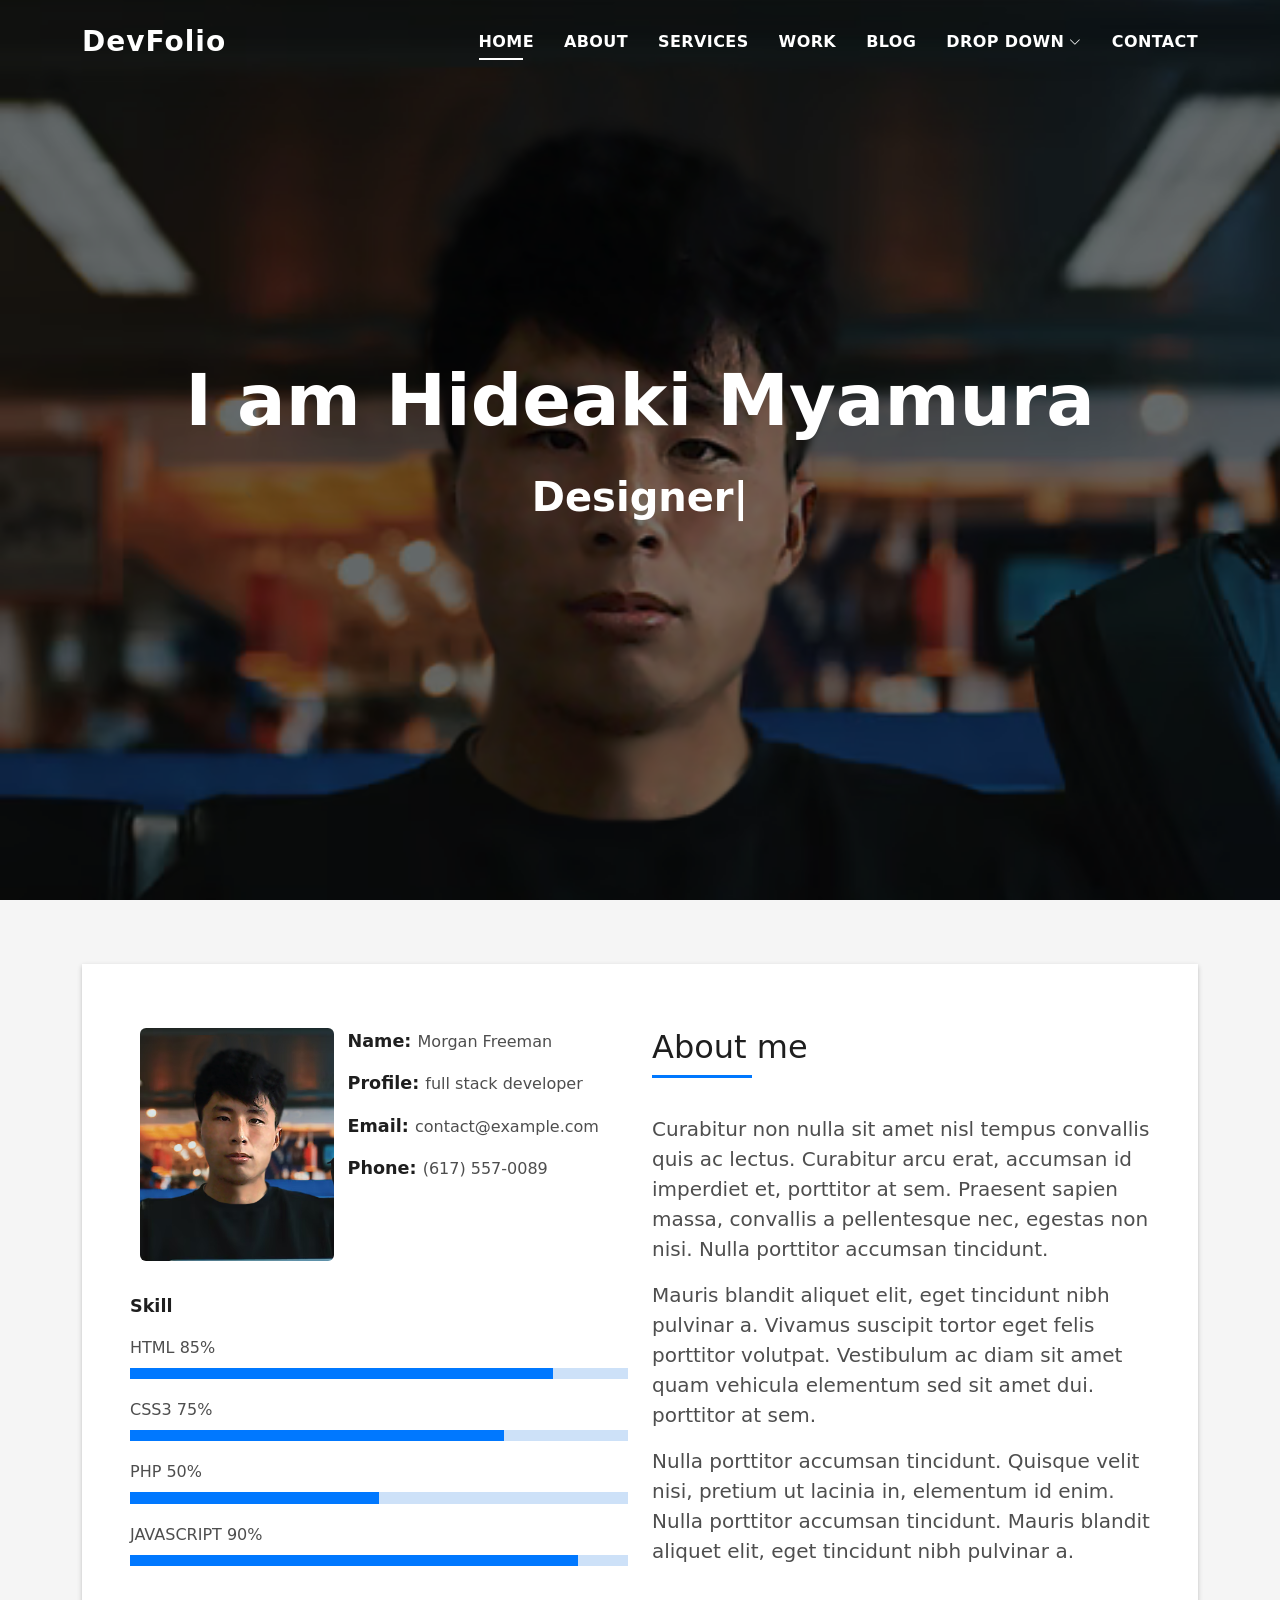
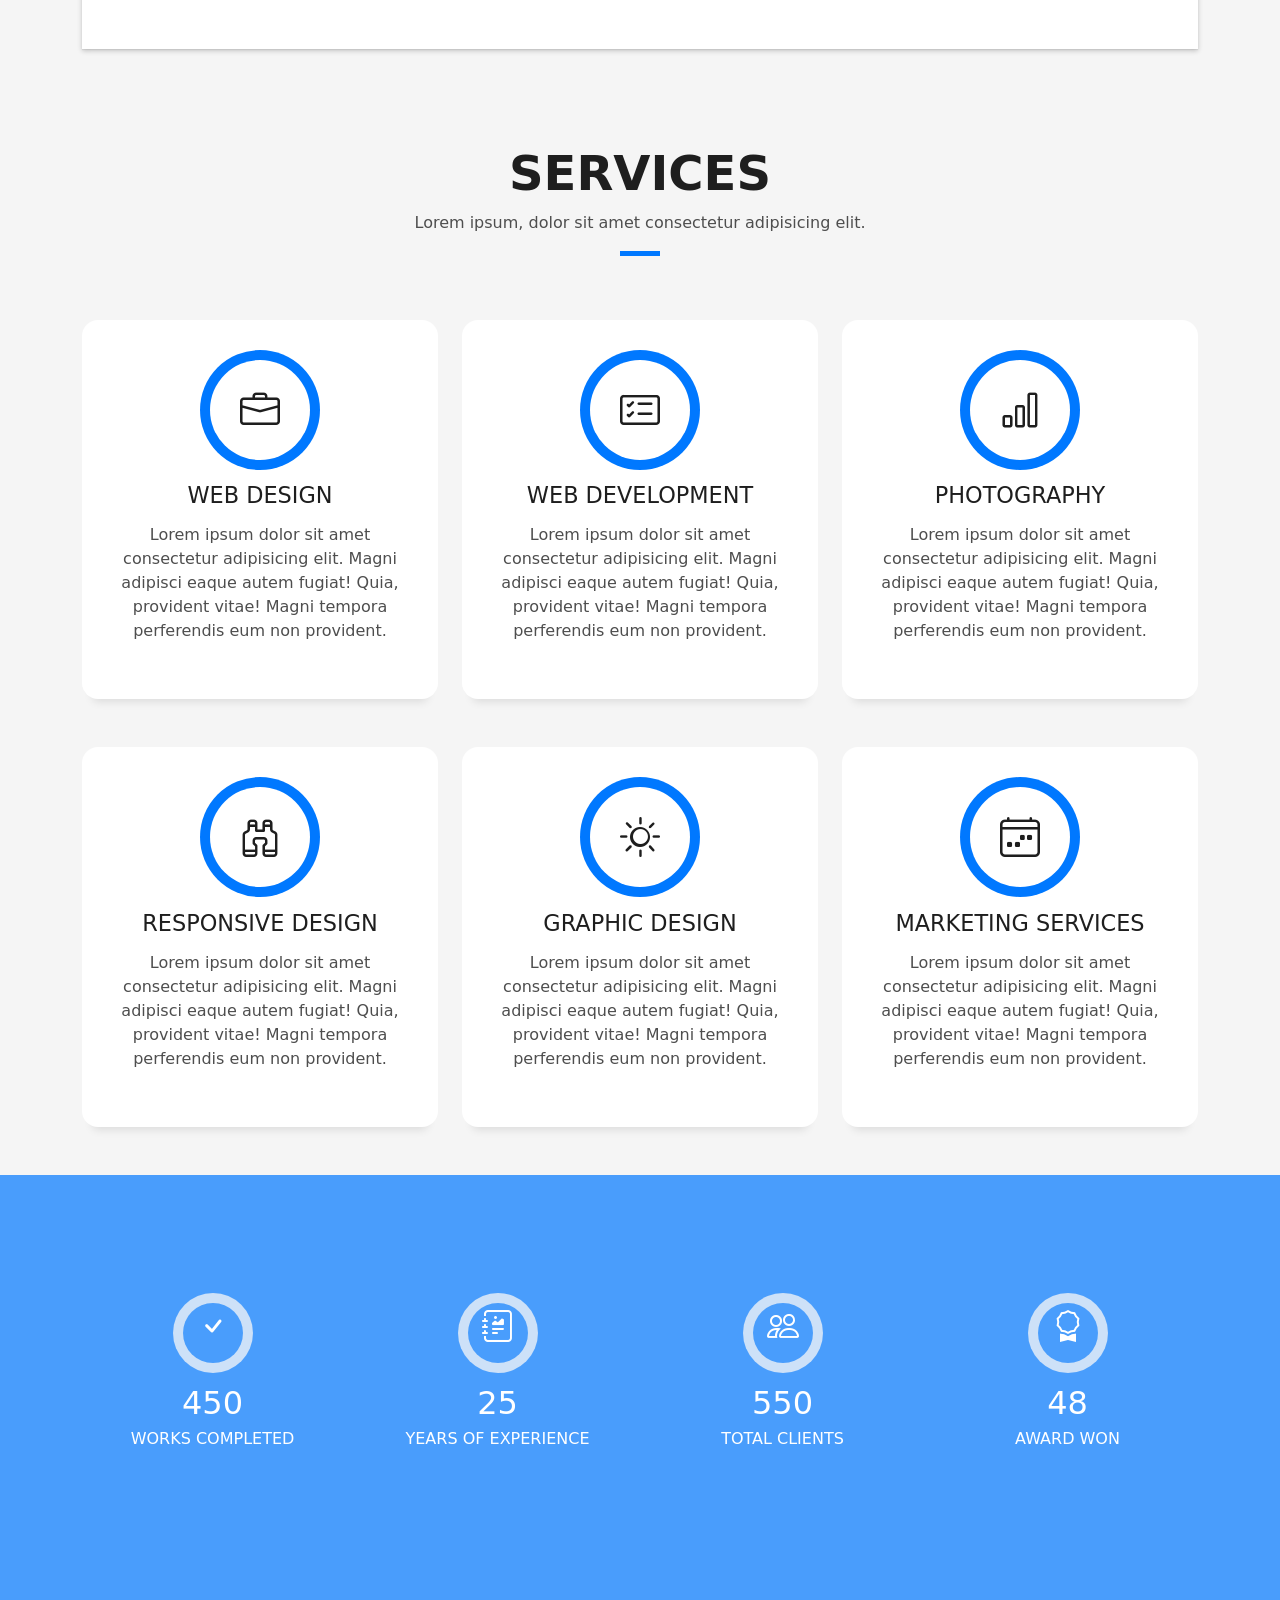
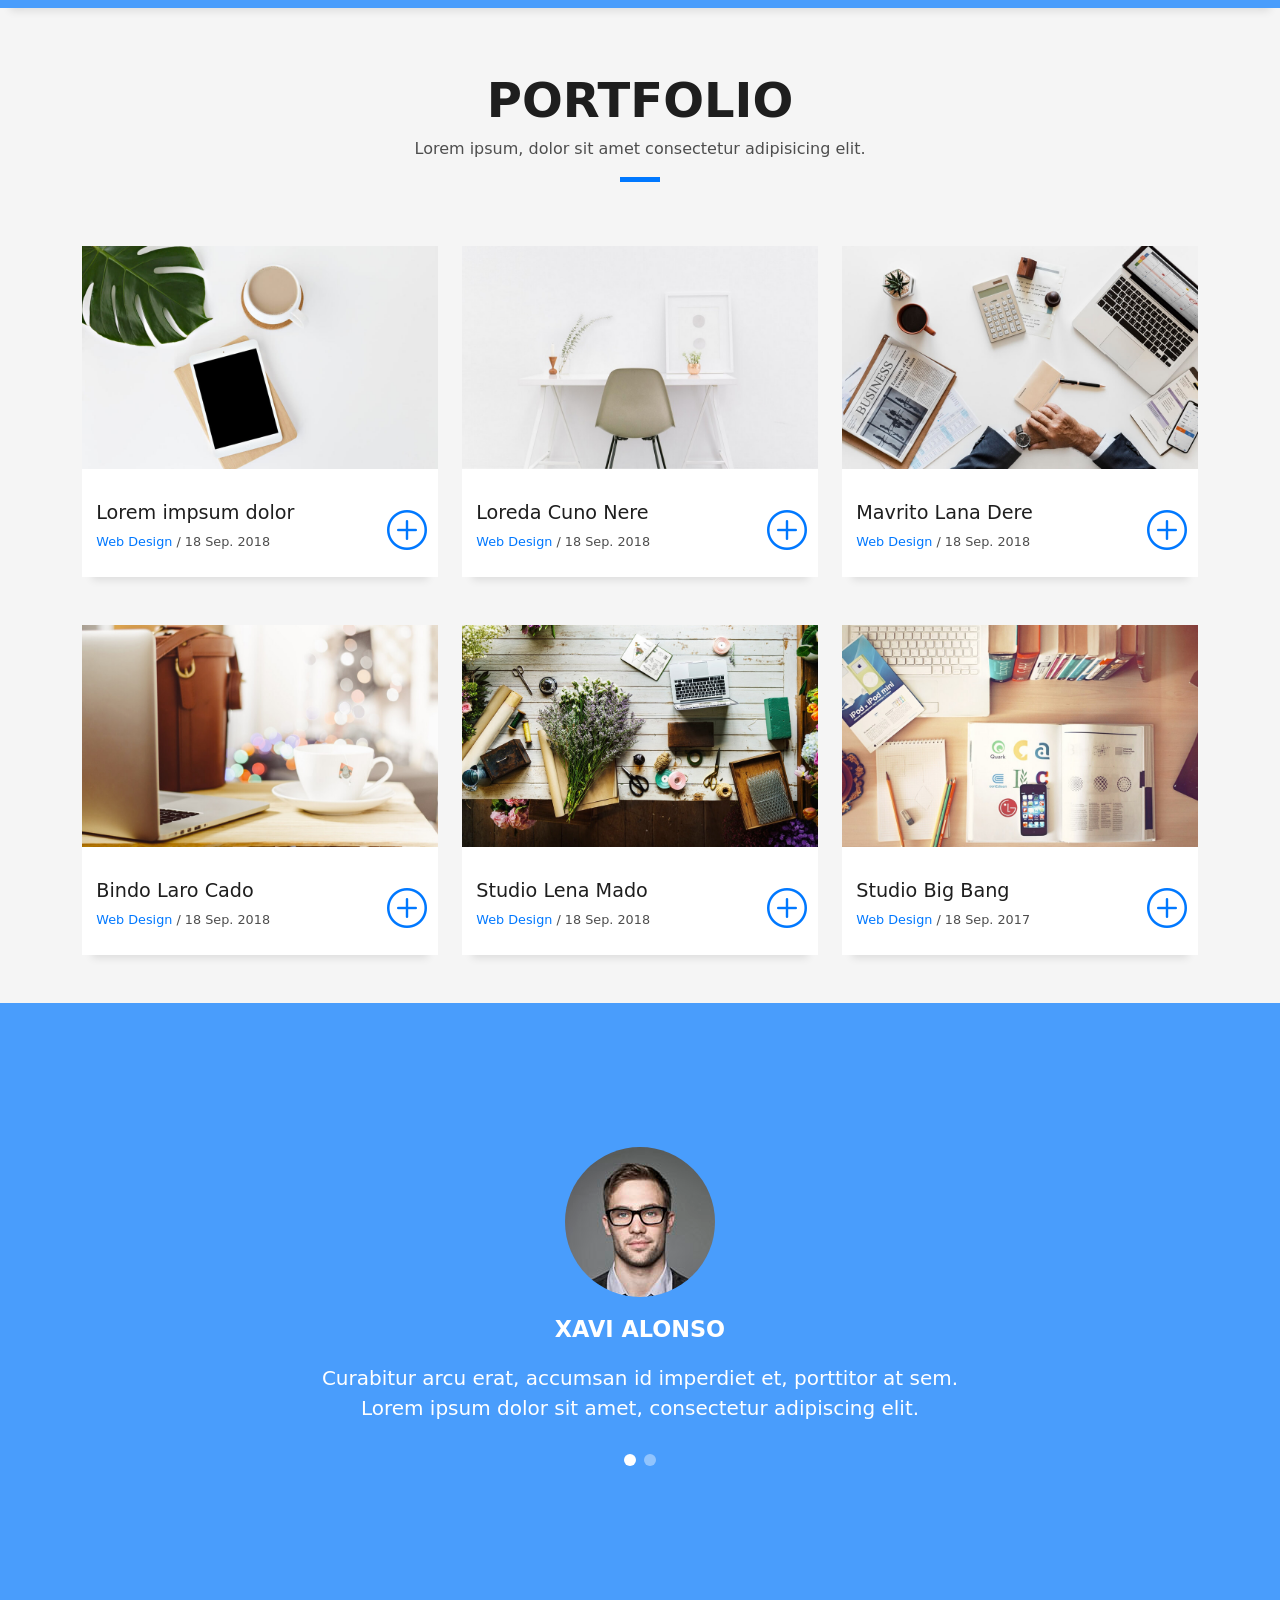
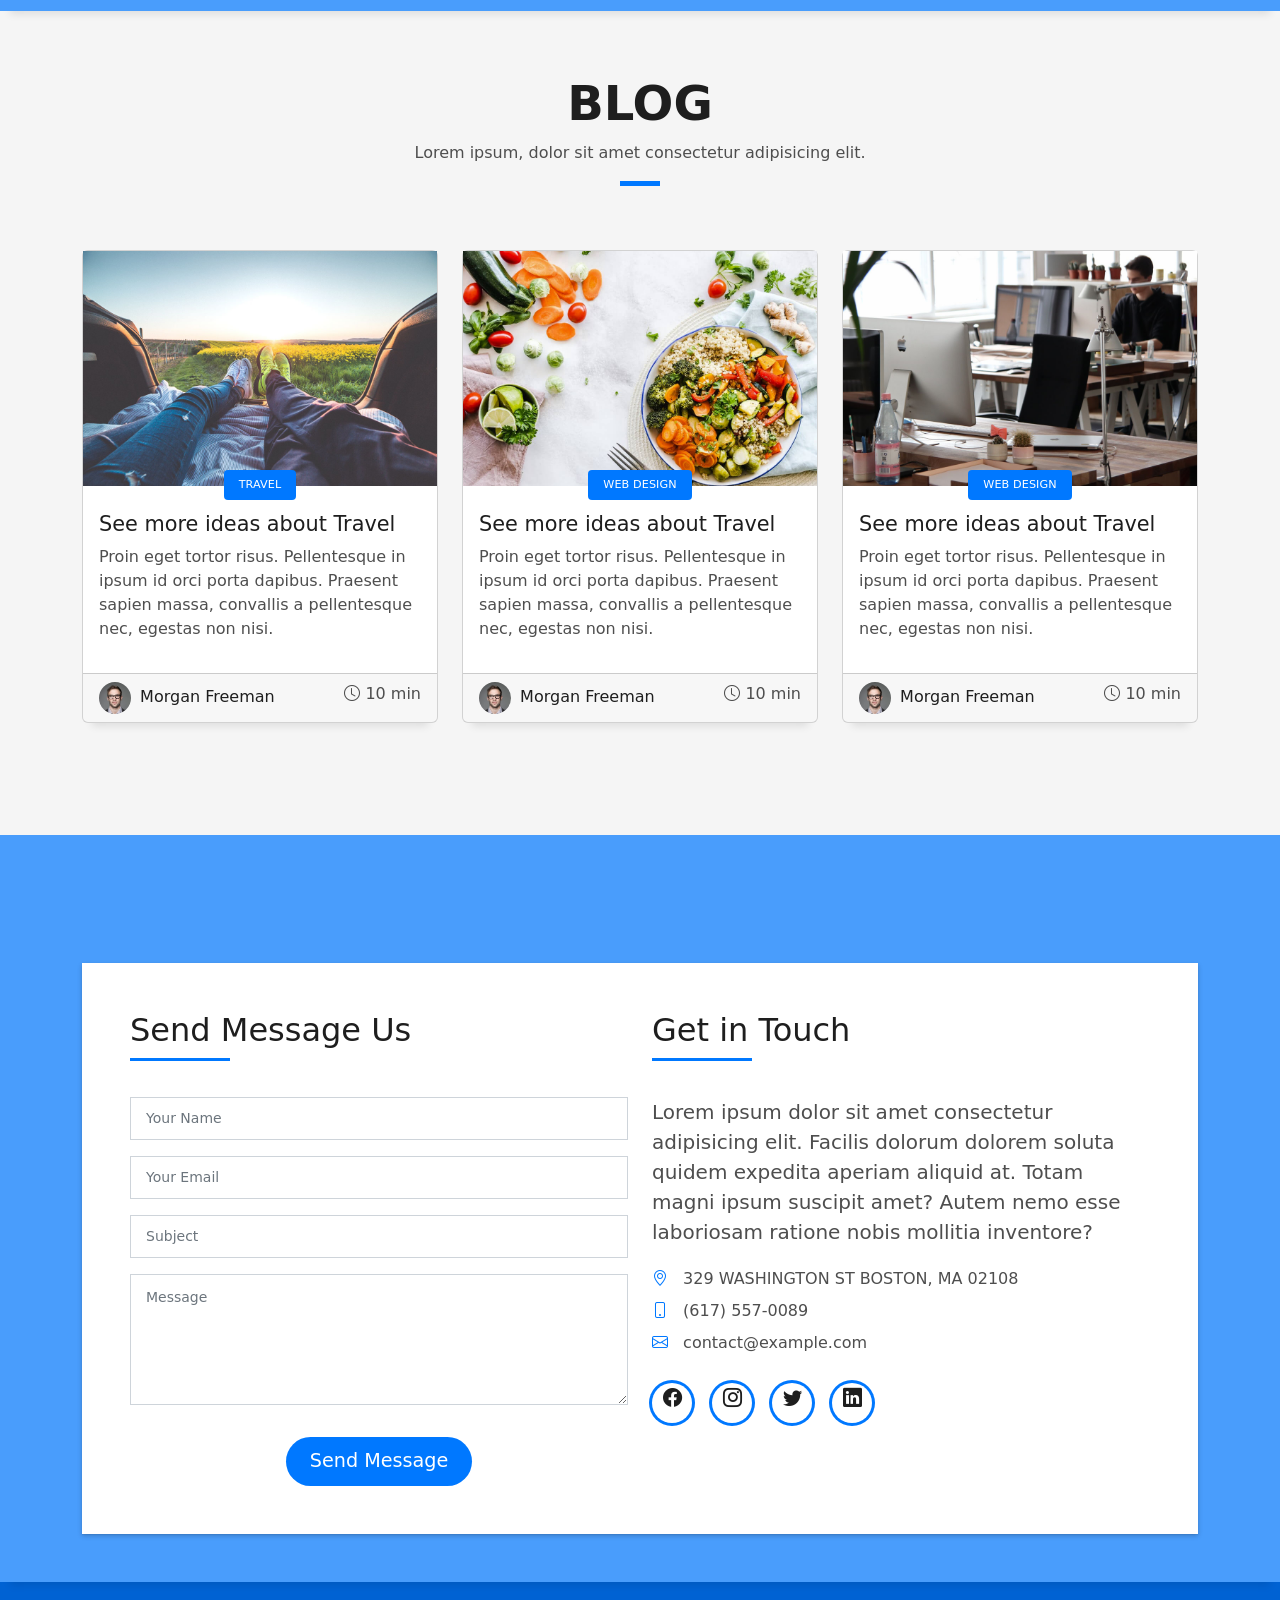
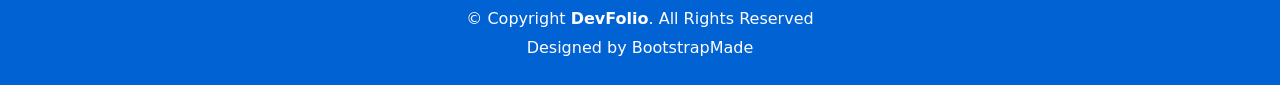
==== commit e1282dc5: "change name" ====
--- a/index.html
+++ b/index.html
@@ -79,7 +79,7 @@
       <div class="table-cell">
         <div class="container">
           <!--<p class="display-6 color-d">Hello, world!</p>-->
-          <h1 class="hero-title mb-4">I am Morgan Freeman</h1>
+          <h1 class="hero-title mb-4">I am Hideaki Myamura</h1>
           <p class="hero-subtitle"><span class="typed" data-typed-items="Designer, Developer, Freelancer, Photographer"></span></p>
           <!-- <p class="pt-3"><a class="btn btn-primary btn js-scroll px-4" href="#about" role="button">Learn More</a></p> -->
         </div>
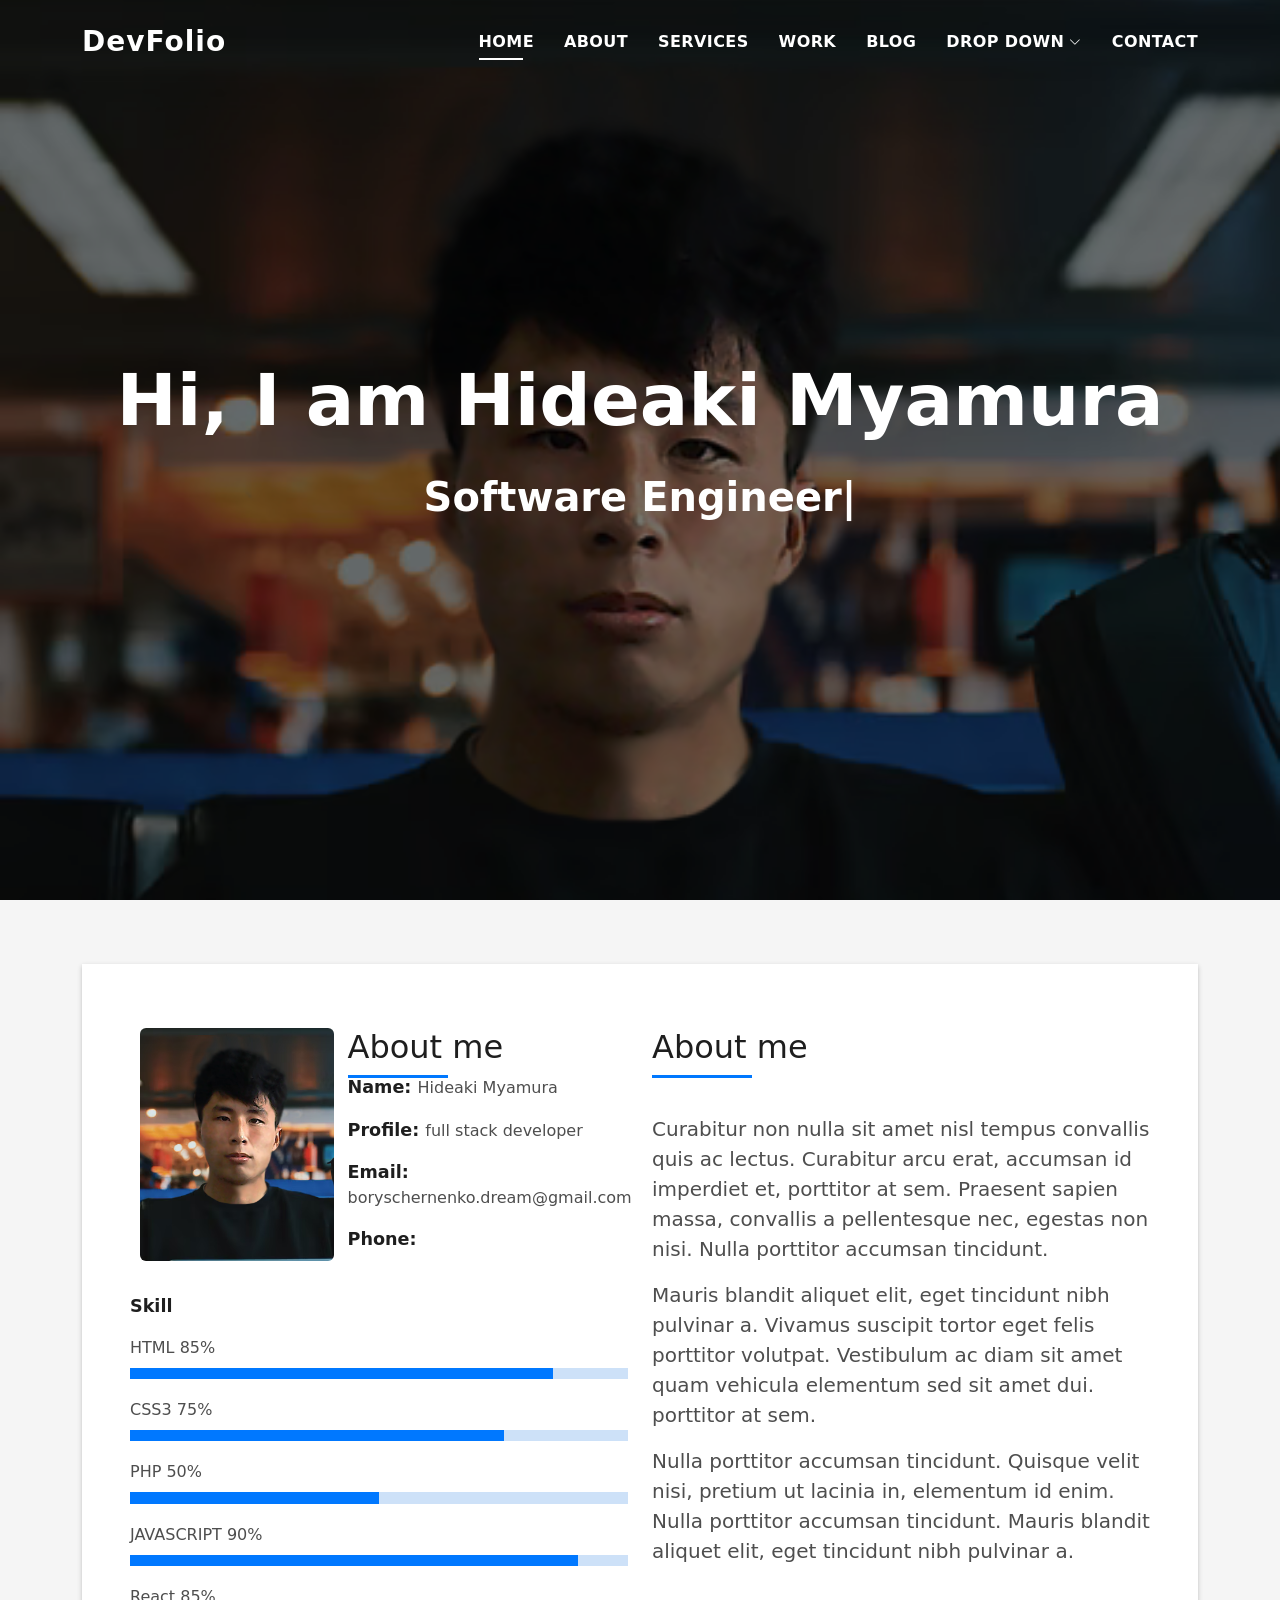
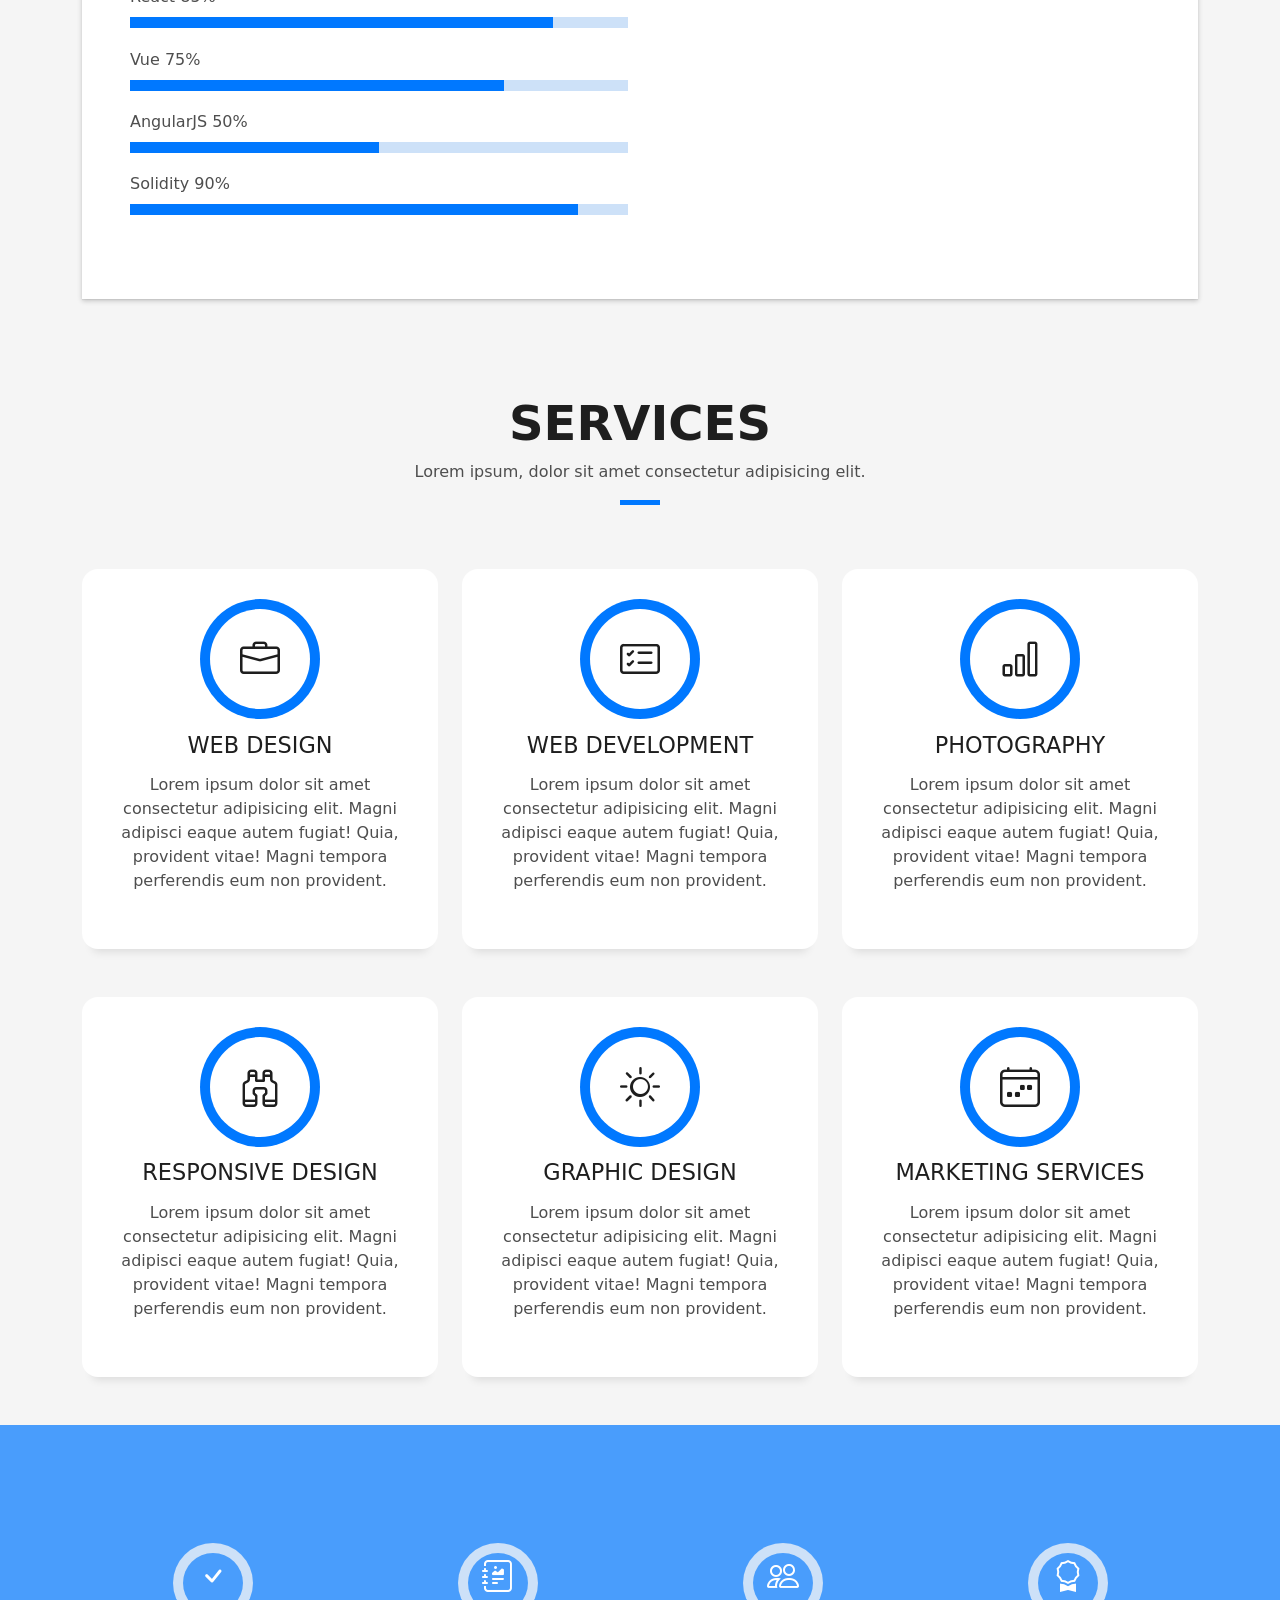
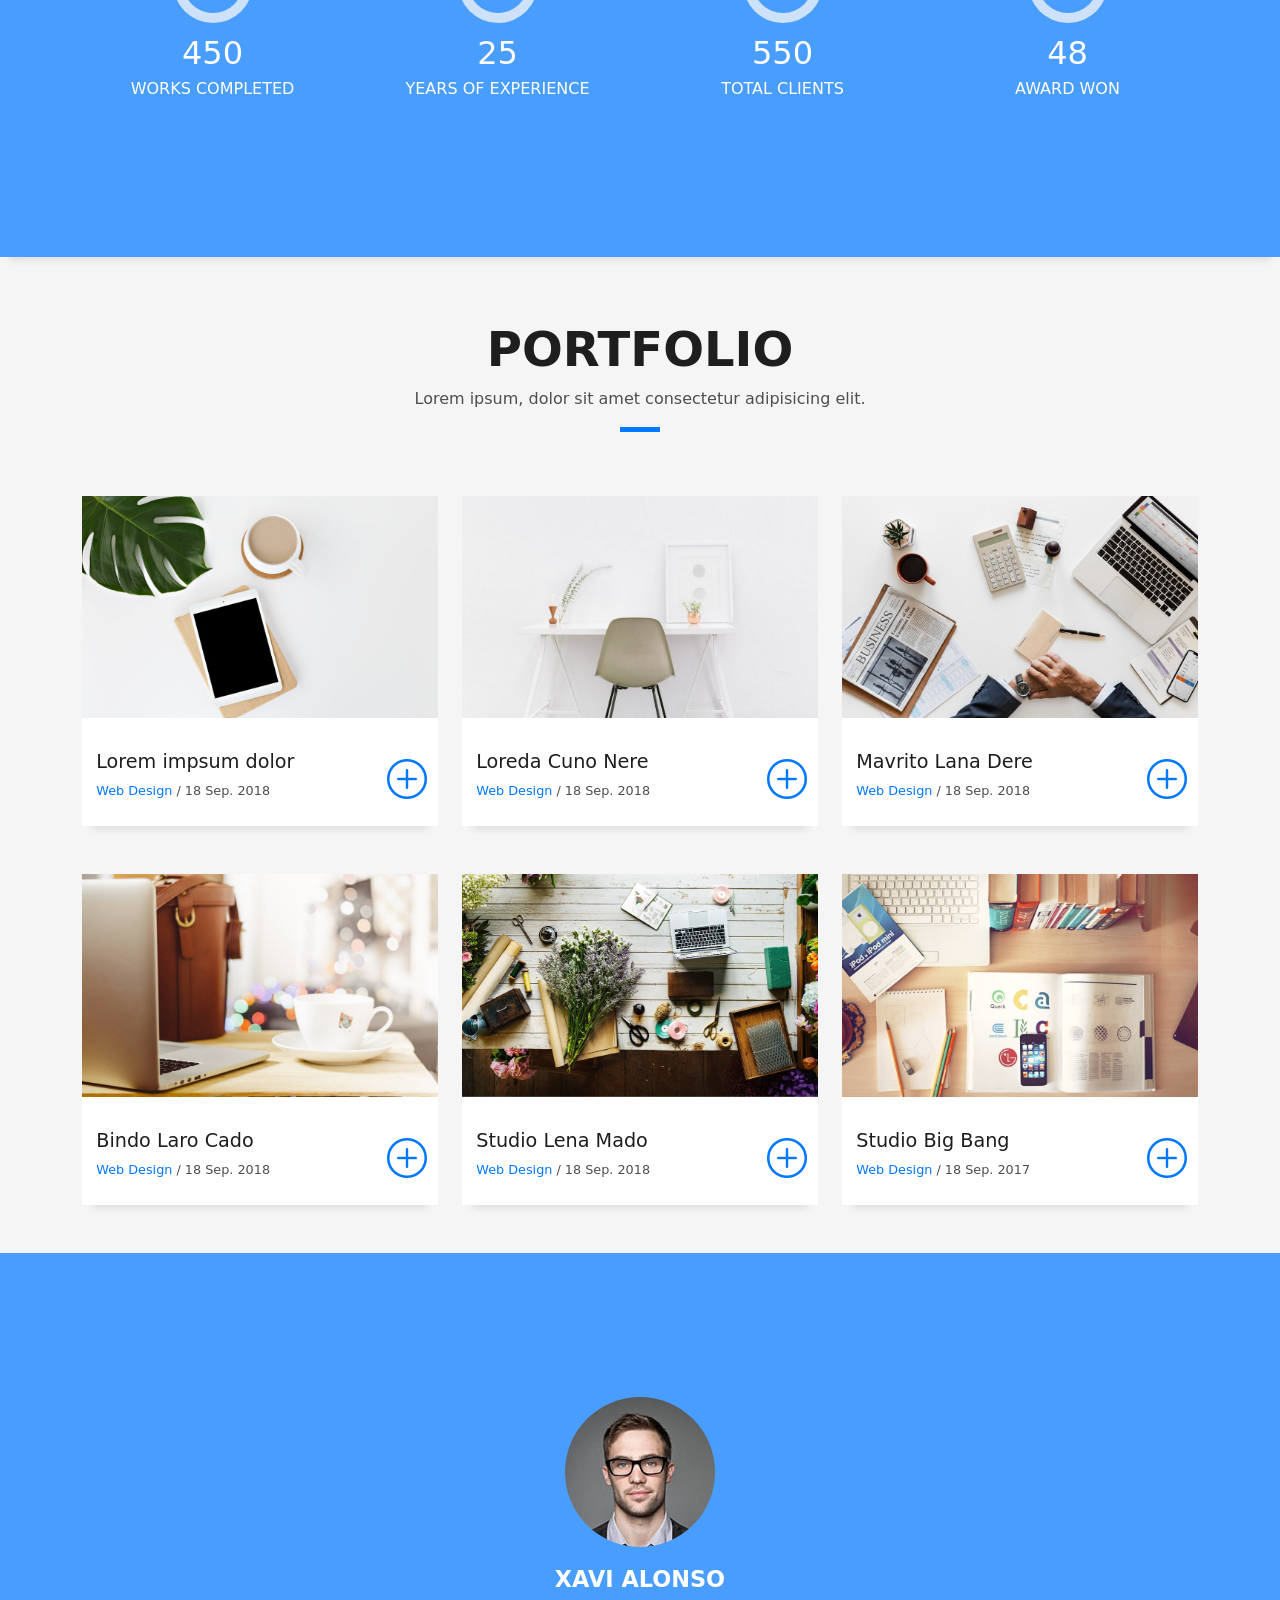
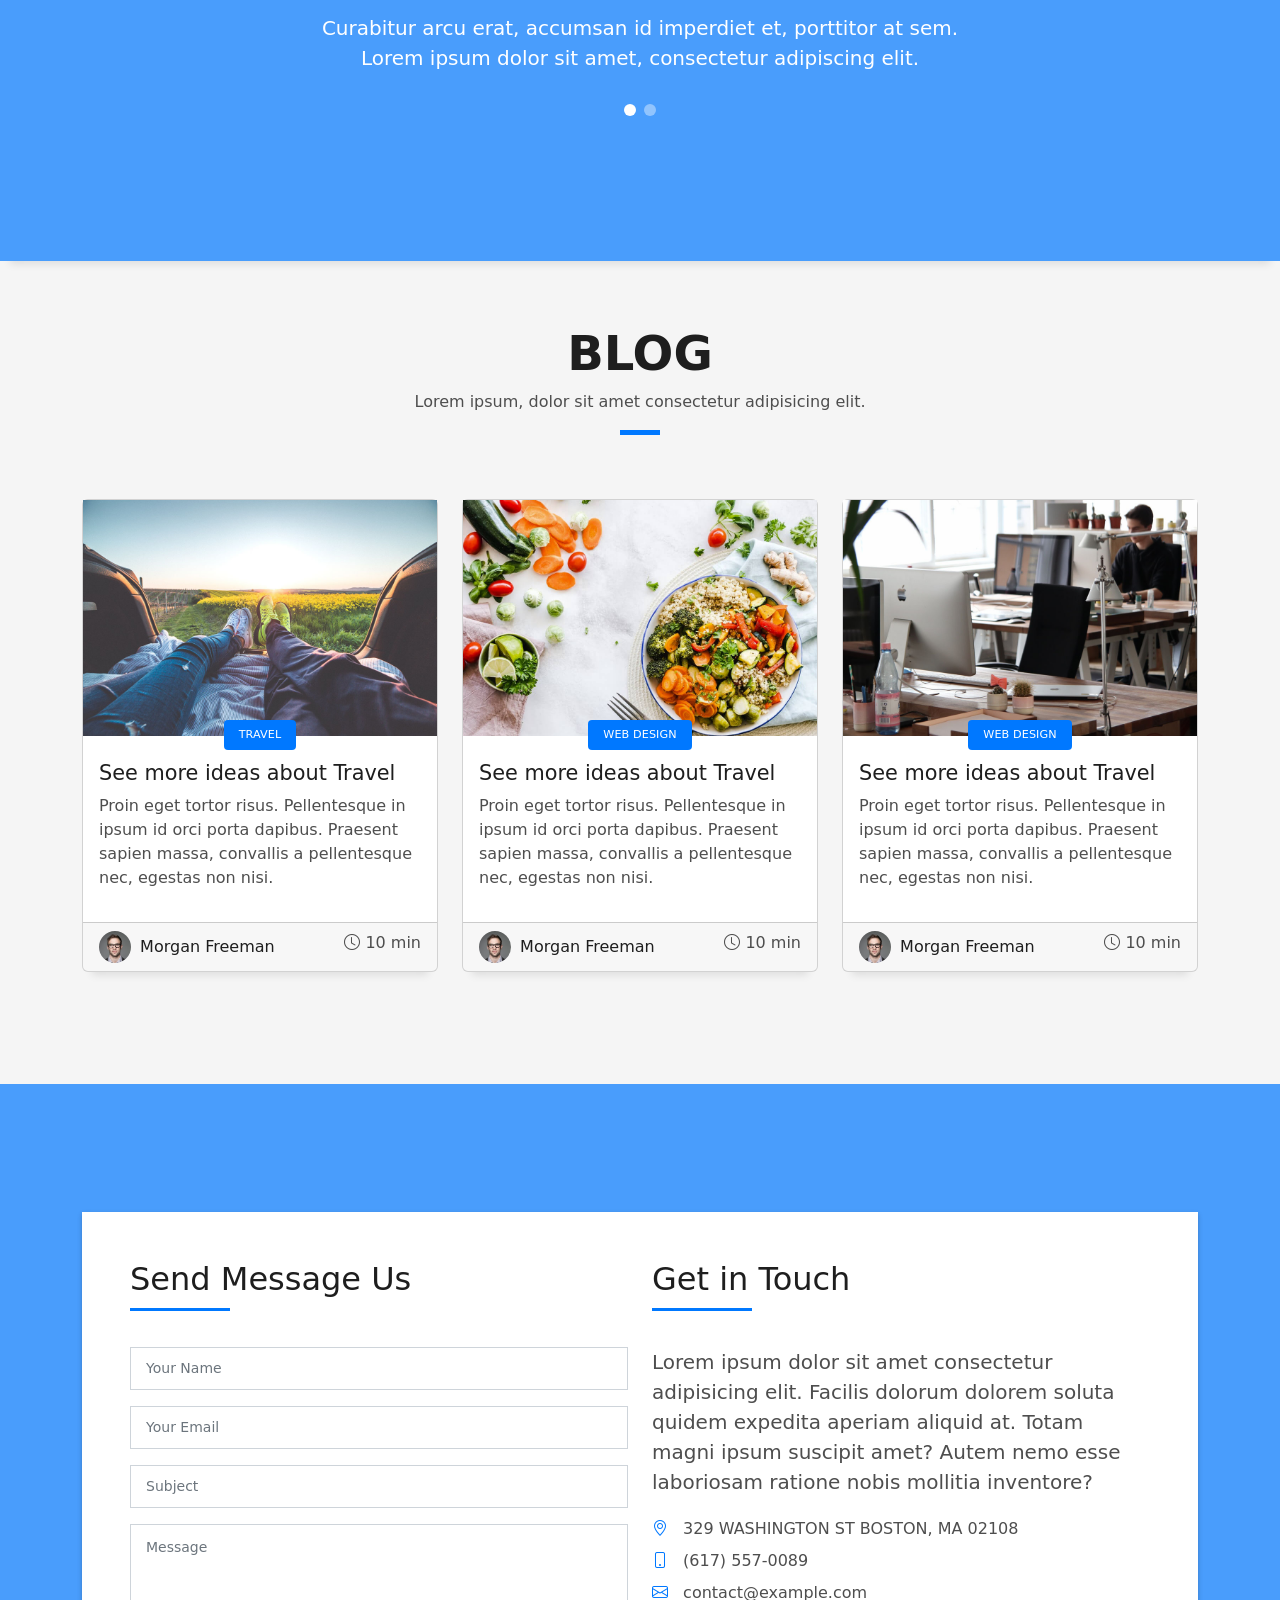
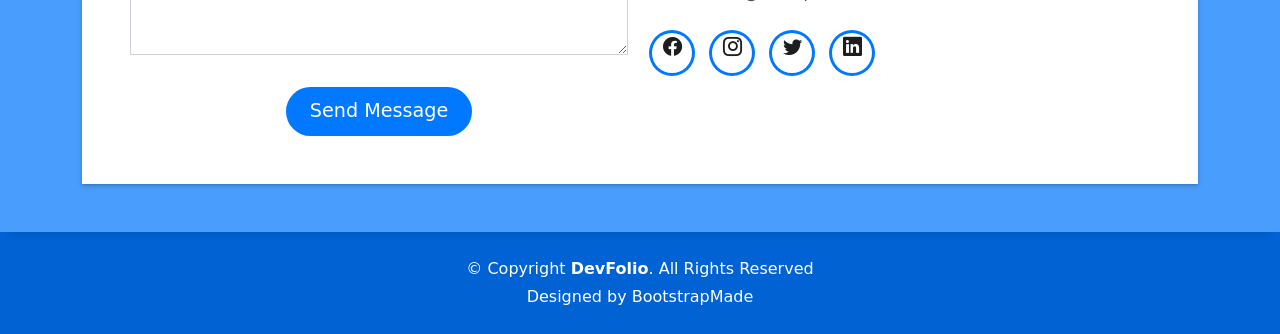
==== commit e7562d2f: "change name" ====
--- a/index.html
+++ b/index.html
@@ -5,7 +5,7 @@
   <meta charset="utf-8">
   <meta content="width=device-width, initial-scale=1.0" name="viewport">
 
-  <title>DevFolio Bootstrap Portfolio Template - Index</title>
+  <title>Avramenko Artem</title>
   <meta content="" name="description">
   <meta content="" name="keywords">
 
@@ -79,8 +79,8 @@
       <div class="table-cell">
         <div class="container">
           <!--<p class="display-6 color-d">Hello, world!</p>-->
-          <h1 class="hero-title mb-4">I am Hideaki Myamura</h1>
-          <p class="hero-subtitle"><span class="typed" data-typed-items="Designer, Developer, Freelancer, Photographer"></span></p>
+          <h1 class="hero-title mb-4">Hi, I am Hideaki Myamura</h1>
+          <p class="hero-subtitle"><span class="typed" data-typed-items="Software Engineer, Web Developer, Blockchain Developer, Mobile App Developer, Technical Writer"></span></p>
           <!-- <p class="pt-3"><a class="btn btn-primary btn js-scroll px-4" href="#about" role="button">Learn More</a></p> -->
         </div>
       </div>
@@ -105,10 +105,13 @@
                     </div>
                     <div class="col-sm-6 col-md-7">
                       <div class="about-info">
-                        <p><span class="title-s">Name: </span> <span>Morgan Freeman</span></p>
+                        <h5 class="title-left">
+                          About me
+                        </h5>
+                        <p><span class="title-s">Name: </span> <span>Hideaki Myamura</span></p>
                         <p><span class="title-s">Profile: </span> <span>full stack developer</span></p>
-                        <p><span class="title-s">Email: </span> <span>contact@example.com</span></p>
-                        <p><span class="title-s">Phone: </span> <span>(617) 557-0089</span></p>
+                        <p><span class="title-s">Email: </span> <span>boryschernenko.dream@gmail.com</span></p>
+                        <p><span class="title-s">Phone: </span> <span></span></p>
                       </div>
                     </div>
                   </div>
@@ -127,6 +130,22 @@
                       <div class="progress-bar" role="progressbar" style="width: 50%" aria-valuenow="50" aria-valuemin="0" aria-valuemax="100"></div>
                     </div>
                     <span>JAVASCRIPT</span> <span class="pull-right">90%</span>
+                    <div class="progress">
+                      <div class="progress-bar" role="progressbar" style="width: 90%" aria-valuenow="90" aria-valuemin="0" aria-valuemax="100"></div>
+                    </div>
+                    <span>React</span> <span class="pull-right">85%</span>
+                    <div class="progress">
+                      <div class="progress-bar" role="progressbar" style="width: 85%;" aria-valuenow="85" aria-valuemin="0" aria-valuemax="100"></div>
+                    </div>
+                    <span>Vue</span> <span class="pull-right">75%</span>
+                    <div class="progress">
+                      <div class="progress-bar" role="progressbar" style="width: 75%" aria-valuenow="75" aria-valuemin="0" aria-valuemax="100"></div>
+                    </div>
+                    <span>AngularJS</span> <span class="pull-right">50%</span>
+                    <div class="progress">
+                      <div class="progress-bar" role="progressbar" style="width: 50%" aria-valuenow="50" aria-valuemin="0" aria-valuemax="100"></div>
+                    </div>
+                    <span>Solidity</span> <span class="pull-right">90%</span>
                     <div class="progress">
                       <div class="progress-bar" role="progressbar" style="width: 90%" aria-valuenow="90" aria-valuemin="0" aria-valuemax="100"></div>
                     </div>
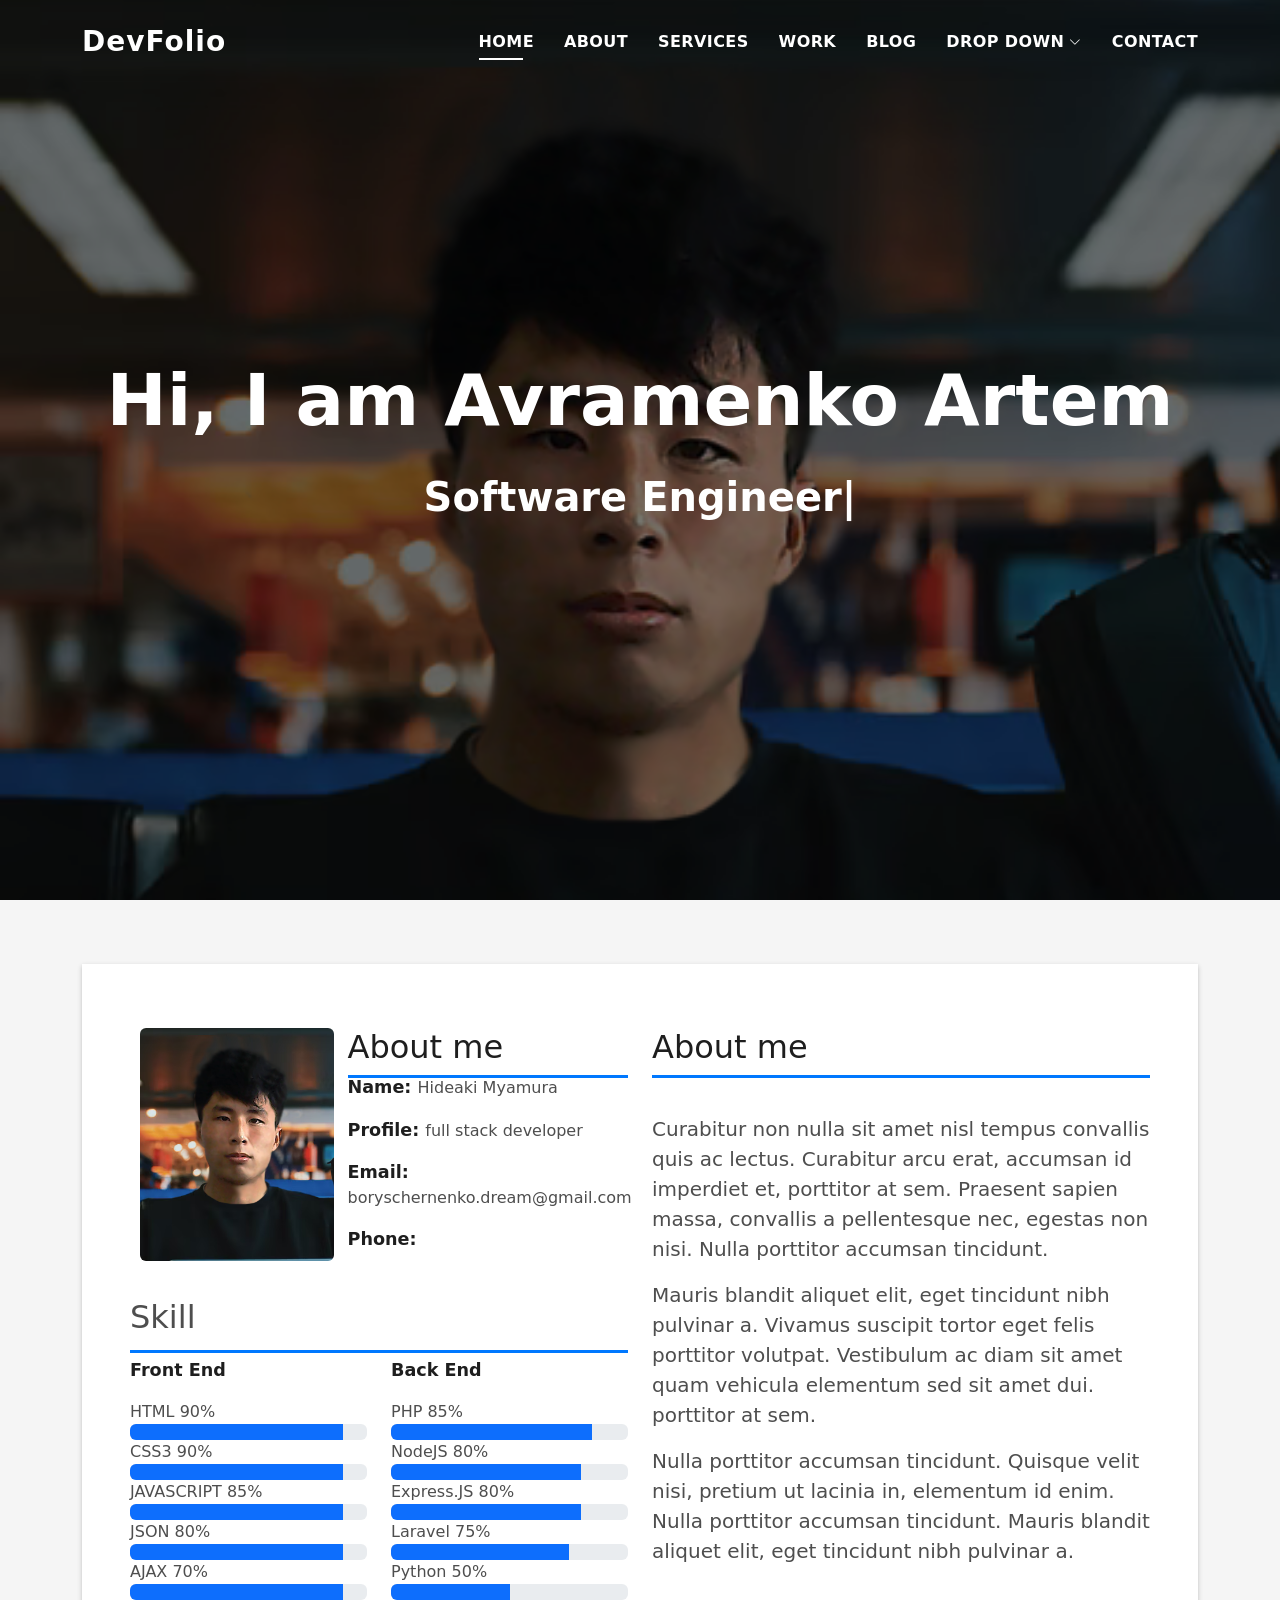
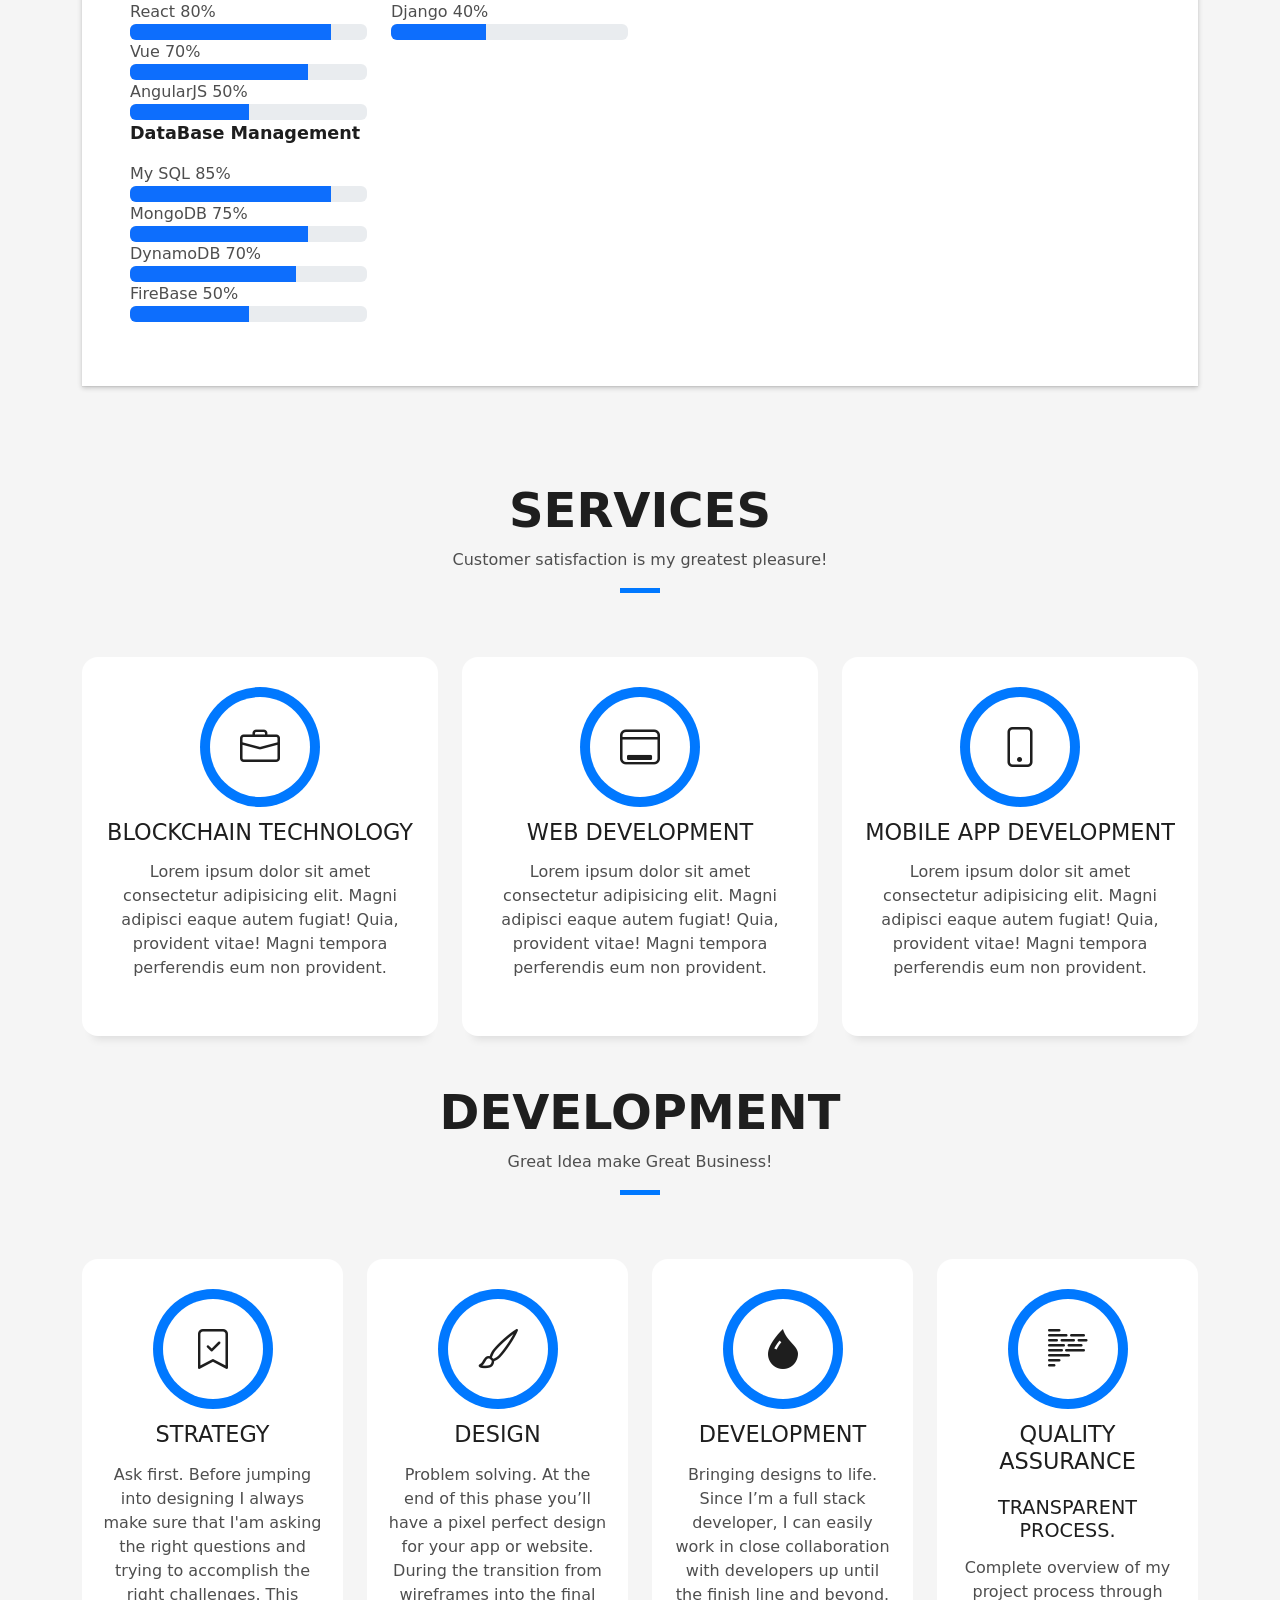
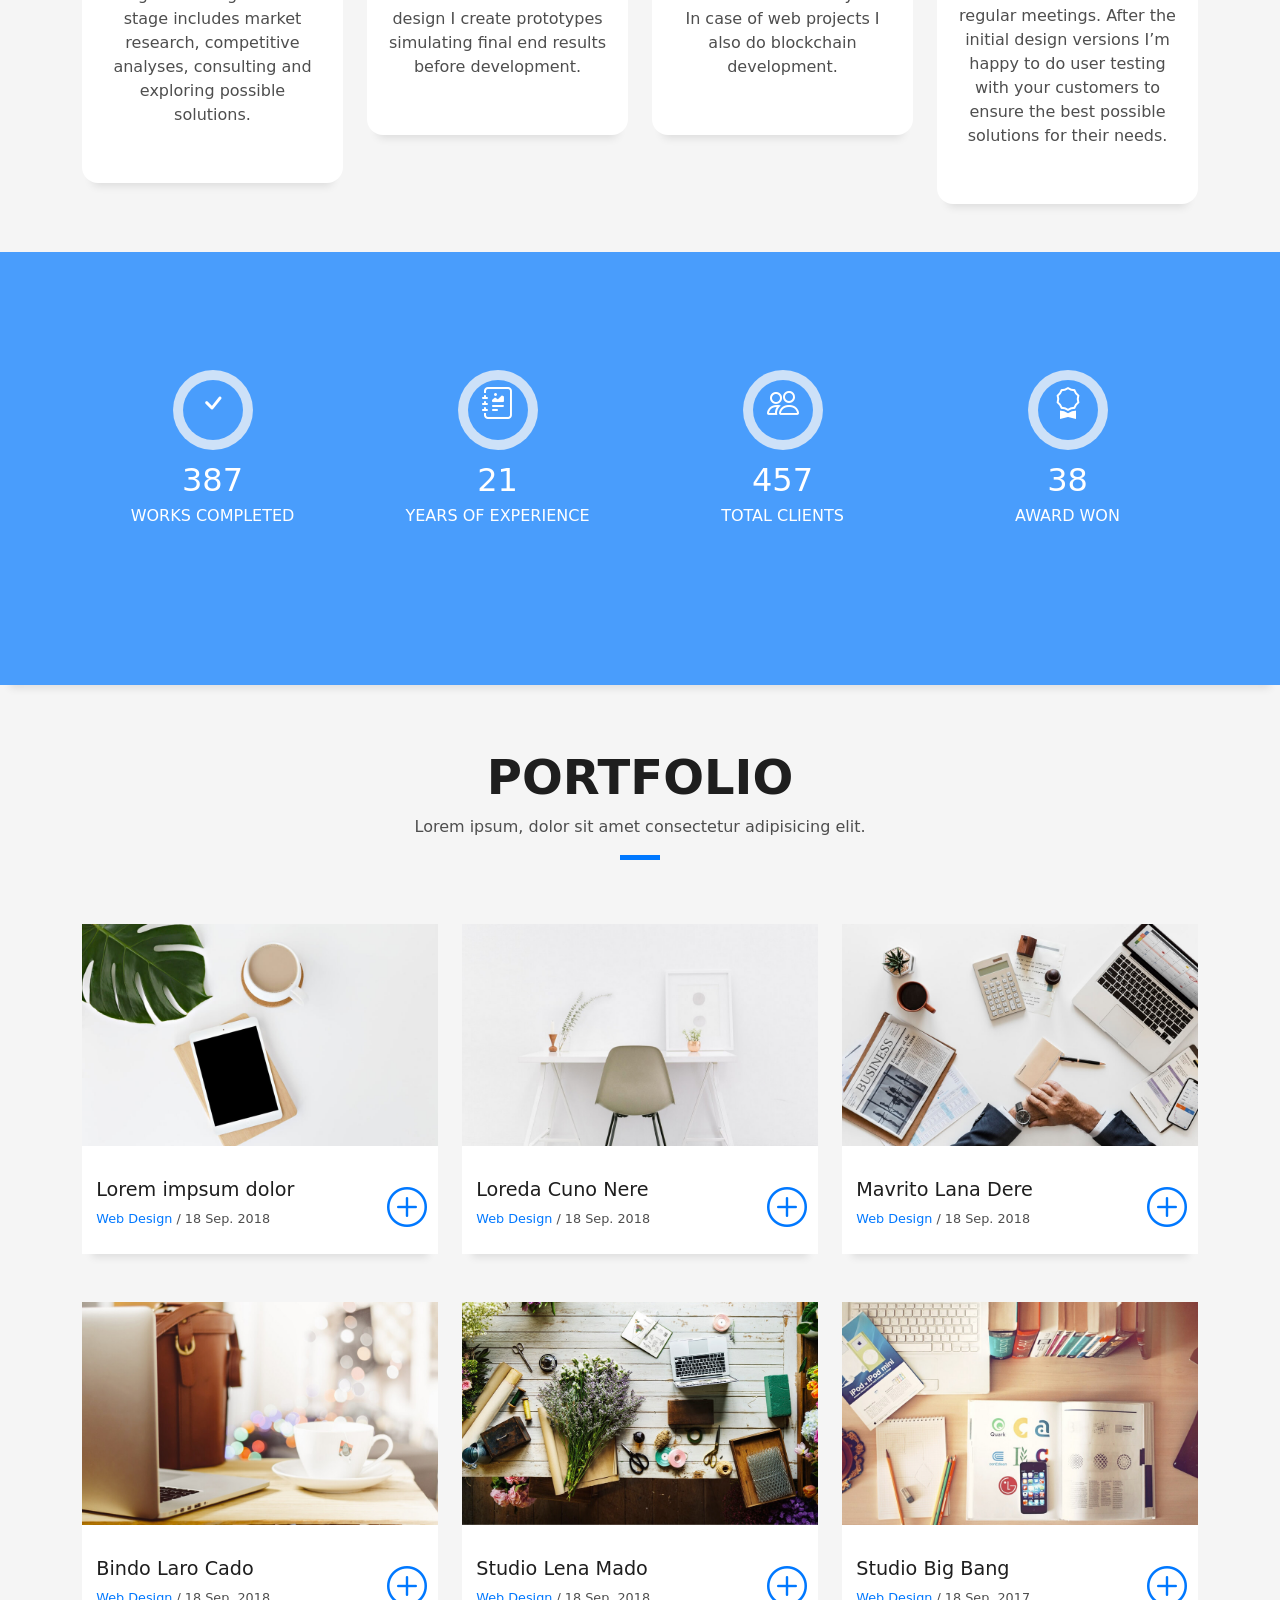
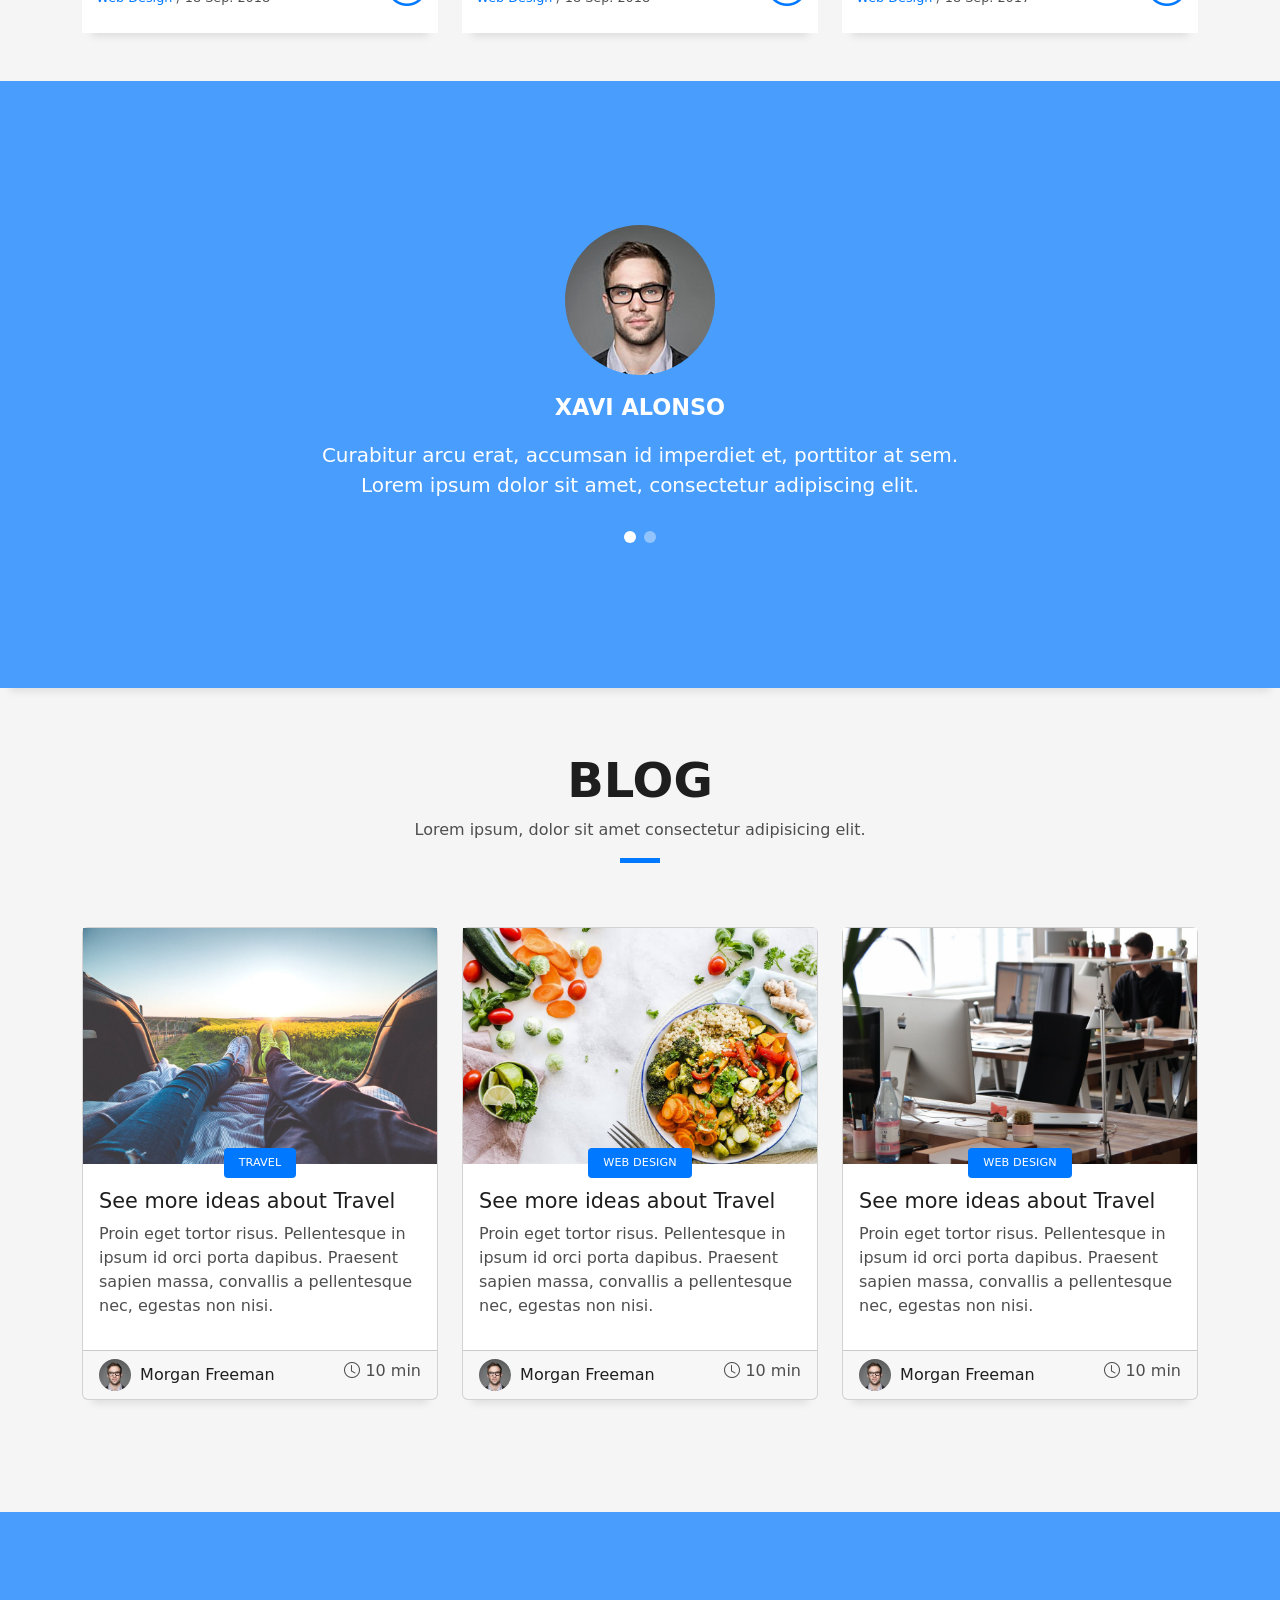
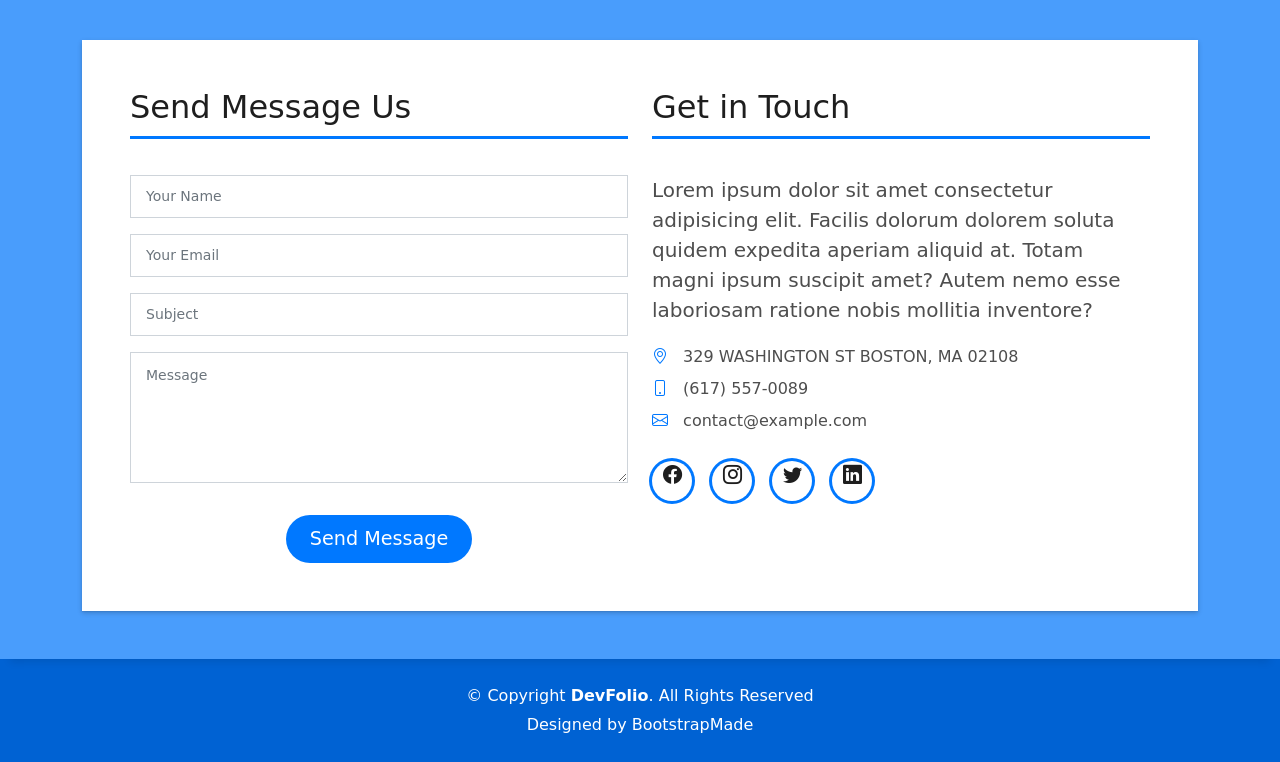
==== commit a93252b7: "add skill & add comment" ====
--- a/index.html
+++ b/index.html
@@ -79,7 +79,7 @@
       <div class="table-cell">
         <div class="container">
           <!--<p class="display-6 color-d">Hello, world!</p>-->
-          <h1 class="hero-title mb-4">Hi, I am Hideaki Myamura</h1>
+          <h1 class="hero-title mb-4">Hi, I am Avramenko Artem</h1>
           <p class="hero-subtitle"><span class="typed" data-typed-items="Software Engineer, Web Developer, Blockchain Developer, Mobile App Developer, Technical Writer"></span></p>
           <!-- <p class="pt-3"><a class="btn btn-primary btn js-scroll px-4" href="#about" role="button">Learn More</a></p> -->
         </div>
@@ -115,40 +115,90 @@
                       </div>
                     </div>
                   </div>
-                  <div class="skill-mf">
-                    <p class="title-s">Skill</p>
-                    <span>HTML</span> <span class="pull-right">85%</span>
-                    <div class="progress">
-                      <div class="progress-bar" role="progressbar" style="width: 85%;" aria-valuenow="85" aria-valuemin="0" aria-valuemax="100"></div>
-                    </div>
-                    <span>CSS3</span> <span class="pull-right">75%</span>
-                    <div class="progress">
-                      <div class="progress-bar" role="progressbar" style="width: 75%" aria-valuenow="75" aria-valuemin="0" aria-valuemax="100"></div>
-                    </div>
-                    <span>PHP</span> <span class="pull-right">50%</span>
-                    <div class="progress">
-                      <div class="progress-bar" role="progressbar" style="width: 50%" aria-valuenow="50" aria-valuemin="0" aria-valuemax="100"></div>
-                    </div>
-                    <span>JAVASCRIPT</span> <span class="pull-right">90%</span>
-                    <div class="progress">
-                      <div class="progress-bar" role="progressbar" style="width: 90%" aria-valuenow="90" aria-valuemin="0" aria-valuemax="100"></div>
-                    </div>
-                    <span>React</span> <span class="pull-right">85%</span>
-                    <div class="progress">
-                      <div class="progress-bar" role="progressbar" style="width: 85%;" aria-valuenow="85" aria-valuemin="0" aria-valuemax="100"></div>
-                    </div>
-                    <span>Vue</span> <span class="pull-right">75%</span>
-                    <div class="progress">
-                      <div class="progress-bar" role="progressbar" style="width: 75%" aria-valuenow="75" aria-valuemin="0" aria-valuemax="100"></div>
-                    </div>
-                    <span>AngularJS</span> <span class="pull-right">50%</span>
-                    <div class="progress">
-                      <div class="progress-bar" role="progressbar" style="width: 50%" aria-valuenow="50" aria-valuemin="0" aria-valuemax="100"></div>
-                    </div>
-                    <span>Solidity</span> <span class="pull-right">90%</span>
-                    <div class="progress">
-                      <div class="progress-bar" role="progressbar" style="width: 90%" aria-valuenow="90" aria-valuemin="0" aria-valuemax="100"></div>
-                    </div>
+                  <p class="title-left">Skill</p>
+                  <div class="row">
+                    <div class="col-md-6">
+                      <p class="title-s">Front End</p>
+                      <span>HTML</span> <span class="pull-right">90%</span>
+                      <div class="progress">
+                        <div class="progress-bar" role="progressbar" style="width: 90%;" aria-valuenow="85" aria-valuemin="0" aria-valuemax="100"></div>
+                      </div>
+                      <span>CSS3</span> <span class="pull-right">90%</span>
+                      <div class="progress">
+                        <div class="progress-bar" role="progressbar" style="width: 90%" aria-valuenow="75" aria-valuemin="0" aria-valuemax="100"></div>
+                      </div>
+                      <span>JAVASCRIPT</span> <span class="pull-right">85%</span>
+                      <div class="progress">
+                        <div class="progress-bar" role="progressbar" style="width: 90%" aria-valuenow="90" aria-valuemin="0" aria-valuemax="100"></div>
+                      </div>
+                      <span>JSON</span> <span class="pull-right">80%</span>
+                      <div class="progress">
+                        <div class="progress-bar" role="progressbar" style="width: 90%" aria-valuenow="90" aria-valuemin="0" aria-valuemax="100"></div>
+                      </div>
+                      <span>AJAX</span> <span class="pull-right">70%</span>
+                      <div class="progress">
+                        <div class="progress-bar" role="progressbar" style="width: 90%" aria-valuenow="90" aria-valuemin="0" aria-valuemax="100"></div>
+                      </div>
+                      <span>React</span> <span class="pull-right">80%</span>
+                      <div class="progress">
+                        <div class="progress-bar" role="progressbar" style="width: 85%;" aria-valuenow="85" aria-valuemin="0" aria-valuemax="100"></div>
+                      </div>
+                      <span>Vue</span> <span class="pull-right">70%</span>
+                      <div class="progress">
+                        <div class="progress-bar" role="progressbar" style="width: 75%" aria-valuenow="75" aria-valuemin="0" aria-valuemax="100"></div>
+                      </div>
+                      <span>AngularJS</span> <span class="pull-right">50%</span>
+                      <div class="progress">
+                        <div class="progress-bar" role="progressbar" style="width: 50%" aria-valuenow="50" aria-valuemin="0" aria-valuemax="100"></div>
+                      </div>
+                    </div>
+                    <div class="col-md-6">
+                      <p class="title-s">Back End</p>
+                      <span>PHP</span> <span class="pull-right">85%</span>
+                      <div class="progress">
+                        <div class="progress-bar" role="progressbar" style="width: 85%;" aria-valuenow="85" aria-valuemin="0" aria-valuemax="100"></div>
+                      </div>
+                      <span>NodeJS</span> <span class="pull-right">80%</span>
+                      <div class="progress">
+                        <div class="progress-bar" role="progressbar" style="width: 80%" aria-valuenow="90" aria-valuemin="0" aria-valuemax="100"></div>
+                      </div>
+                      <span>Express.JS</span> <span class="pull-right">80%</span>
+                      <div class="progress">
+                        <div class="progress-bar" role="progressbar" style="width: 80%" aria-valuenow="50" aria-valuemin="0" aria-valuemax="100"></div>
+                      </div>
+                      <span>Laravel</span> <span class="pull-right">75%</span>
+                      <div class="progress">
+                        <div class="progress-bar" role="progressbar" style="width: 75%" aria-valuenow="50" aria-valuemin="0" aria-valuemax="100"></div>
+                      </div>
+                      <span>Python</span> <span class="pull-right">50%</span>
+                      <div class="progress">
+                        <div class="progress-bar" role="progressbar" style="width: 50%" aria-valuenow="75" aria-valuemin="0" aria-valuemax="100"></div>
+                      </div>
+                      <span>Django</span> <span class="pull-right">40%</span>
+                      <div class="progress">
+                        <div class="progress-bar" role="progressbar" style="width: 40%" aria-valuenow="90" aria-valuemin="0" aria-valuemax="100"></div>
+                      </div>
+                    </div>
+                    <div class="skill-part">
+                      <p class="title-s">DataBase Management</p>
+                      <span>My SQL</span> <span class="pull-right">85%</span>
+                      <div class="progress">
+                        <div class="progress-bar" role="progressbar" style="width: 85%;" aria-valuenow="85" aria-valuemin="0" aria-valuemax="100"></div>
+                      </div>
+                      <span>MongoDB</span> <span class="pull-right">75%</span>
+                      <div class="progress">
+                        <div class="progress-bar" role="progressbar" style="width: 75%" aria-valuenow="75" aria-valuemin="0" aria-valuemax="100"></div>
+                      </div>
+                      <span>DynamoDB</span> <span class="pull-right">70%</span>
+                      <div class="progress">
+                        <div class="progress-bar" role="progressbar" style="width: 70%" aria-valuenow="50" aria-valuemin="0" aria-valuemax="100"></div>
+                      </div>
+                      <span>FireBase</span> <span class="pull-right">50%</span>
+                      <div class="progress">
+                        <div class="progress-bar" role="progressbar" style="width: 50%" aria-valuenow="90" aria-valuemin="0" aria-valuemax="100"></div>
+                      </div>
+                    </div>
+                    
                   </div>
                 </div>
                 <div class="col-md-6">
@@ -193,7 +243,7 @@
                 Services
               </h3>
               <p class="subtitle-a">
-                Lorem ipsum, dolor sit amet consectetur adipisicing elit.
+                Customer satisfaction is my greatest pleasure! 
               </p>
               <div class="line-mf"></div>
             </div>
@@ -206,7 +256,7 @@
                 <span class="ico-circle"><i class="bi bi-briefcase"></i></span>
               </div>
               <div class="service-content">
-                <h2 class="s-title">Web Design</h2>
+                <h2 class="s-title">Blockchain Technology</h2>
                 <p class="s-description text-center">
                   Lorem ipsum dolor sit amet consectetur adipisicing elit. Magni adipisci eaque autem fugiat! Quia,
                   provident vitae! Magni
@@ -218,7 +268,7 @@
           <div class="col-md-4">
             <div class="service-box">
               <div class="service-ico">
-                <span class="ico-circle"><i class="bi bi-card-checklist"></i></span>
+                <span class="ico-circle"><i class="bi bi-window-desktop"></i></span>
               </div>
               <div class="service-content">
                 <h2 class="s-title">Web Development</h2>
@@ -233,10 +283,10 @@
           <div class="col-md-4">
             <div class="service-box">
               <div class="service-ico">
-                <span class="ico-circle"><i class="bi bi-bar-chart"></i></span>
+                <span class="ico-circle"><i class="bi bi-phone"></i></span>
               </div>
               <div class="service-content">
-                <h2 class="s-title">Photography</h2>
+                <h2 class="s-title">Mobile App Development</h2>
                 <p class="s-description text-center">
                   Lorem ipsum dolor sit amet consectetur adipisicing elit. Magni adipisci eaque autem fugiat! Quia,
                   provident vitae! Magni
@@ -245,47 +295,70 @@
               </div>
             </div>
           </div>
-          <div class="col-md-4">
+        </div>
+        <div class="row">
+          <div class="col-sm-12">
+            <div class="title-box text-center">
+              <h3 class="title-a">
+                DEVELOPMENT
+              </h3>
+              <p class="subtitle-a">
+                Great Idea make Great Business! 
+              </p>
+              <div class="line-mf"></div>
+            </div>
+          </div>
+        </div>
+        <div class="row">
+          <div class="col-md-3">
             <div class="service-box">
               <div class="service-ico">
-                <span class="ico-circle"><i class="bi bi-binoculars"></i></span>
+                <span class="ico-circle"><i class="bi bi-bookmark-check"></i></span>
               </div>
               <div class="service-content">
-                <h2 class="s-title">Responsive Design</h2>
+                <h2 class="s-title">Strategy</h2>
                 <p class="s-description text-center">
-                  Lorem ipsum dolor sit amet consectetur adipisicing elit. Magni adipisci eaque autem fugiat! Quia,
-                  provident vitae! Magni
-                  tempora perferendis eum non provident.
-                </p>
-              </div>
-            </div>
-          </div>
-          <div class="col-md-4">
+                  Ask first. Before jumping into designing I always make sure that I'am asking the right questions and trying to accomplish the right challenges. This stage includes market research, competitive analyses, consulting and exploring possible solutions.
+                </p>
+              </div>
+            </div>
+          </div>
+          <div class="col-md-3">
             <div class="service-box">
               <div class="service-ico">
-                <span class="ico-circle"><i class="bi bi-brightness-high"></i></span>
+                <span class="ico-circle"><i class="bi bi-brush"></i></span>
               </div>
               <div class="service-content">
-                <h2 class="s-title">Graphic Design</h2>
+                <h2 class="s-title">Design</h2>
                 <p class="s-description text-center">
-                  Lorem ipsum dolor sit amet consectetur adipisicing elit. Magni adipisci eaque autem fugiat! Quia,
-                  provident vitae! Magni
-                  tempora perferendis eum non provident.
-                </p>
-              </div>
-            </div>
-          </div>
-          <div class="col-md-4">
+                  Problem solving. At the end of this phase you’ll have a pixel perfect design for your app or website. During the transition from wireframes into the final design I create prototypes simulating final end results before development.
+                </p>
+              </div>
+            </div>
+          </div>
+          <div class="col-md-3">
             <div class="service-box">
               <div class="service-ico">
-                <span class="ico-circle"><i class="bi bi-calendar4-week"></i></span>
+                <span class="ico-circle"><i class="bi bi-droplet-fill"></i></span>
               </div>
               <div class="service-content">
-                <h2 class="s-title">Marketing Services</h2>
+                <h2 class="s-title">Development</h2>
                 <p class="s-description text-center">
-                  Lorem ipsum dolor sit amet consectetur adipisicing elit. Magni adipisci eaque autem fugiat! Quia,
-                  provident vitae! Magni
-                  tempora perferendis eum non provident.
+                  Bringing designs to life. Since I’m a full stack developer, I can easily work in close collaboration with developers up until the finish line and beyond. In case of web projects I also do blockchain development.
+                </p>
+              </div>
+            </div>
+          </div>
+          <div class="col-md-3">
+            <div class="service-box">
+              <div class="service-ico">
+                <span class="ico-circle"><i class="bi bi-body-text"></i></span>
+              </div>
+              <div class="service-content">
+                <h2 class="s-title">Quality Assurance</h2>
+                <h3 class="sub-title">Transparent process.</h3>
+                <p class="s-description text-center">
+                  Complete overview of my project process through regular meetings. After the initial design versions I’m happy to do user testing with your customers to ensure the best possible solutions for their needs.
                 </p>
               </div>
             </div>
--- a/assets/css/style.css
+++ b/assets/css/style.css
@@ -187,7 +187,7 @@
   position: absolute;
   height: 3px;
   background-color: #0078ff;
-  width: 100px;
+  width: 100%;
   bottom: -12px;
 }
 
@@ -854,6 +854,15 @@
   }
 }
 
+.skill-mf{
+  display: flex;
+}
+
+.skill-part{
+  width: 50%;
+}
+
+
 .skill-mf span {
   color: #4e4e4e;
 }
@@ -911,7 +920,12 @@
   text-align: center;
   padding: 0.4rem 0;
 }
-
+.service-box .sub-title {
+  font-size: 1.2rem;
+  text-transform: uppercase;
+  text-align: center;
+  padding: 0.4rem 0;
+}
 .service-box .s-description {
   color: #4e4e4e;
 }
